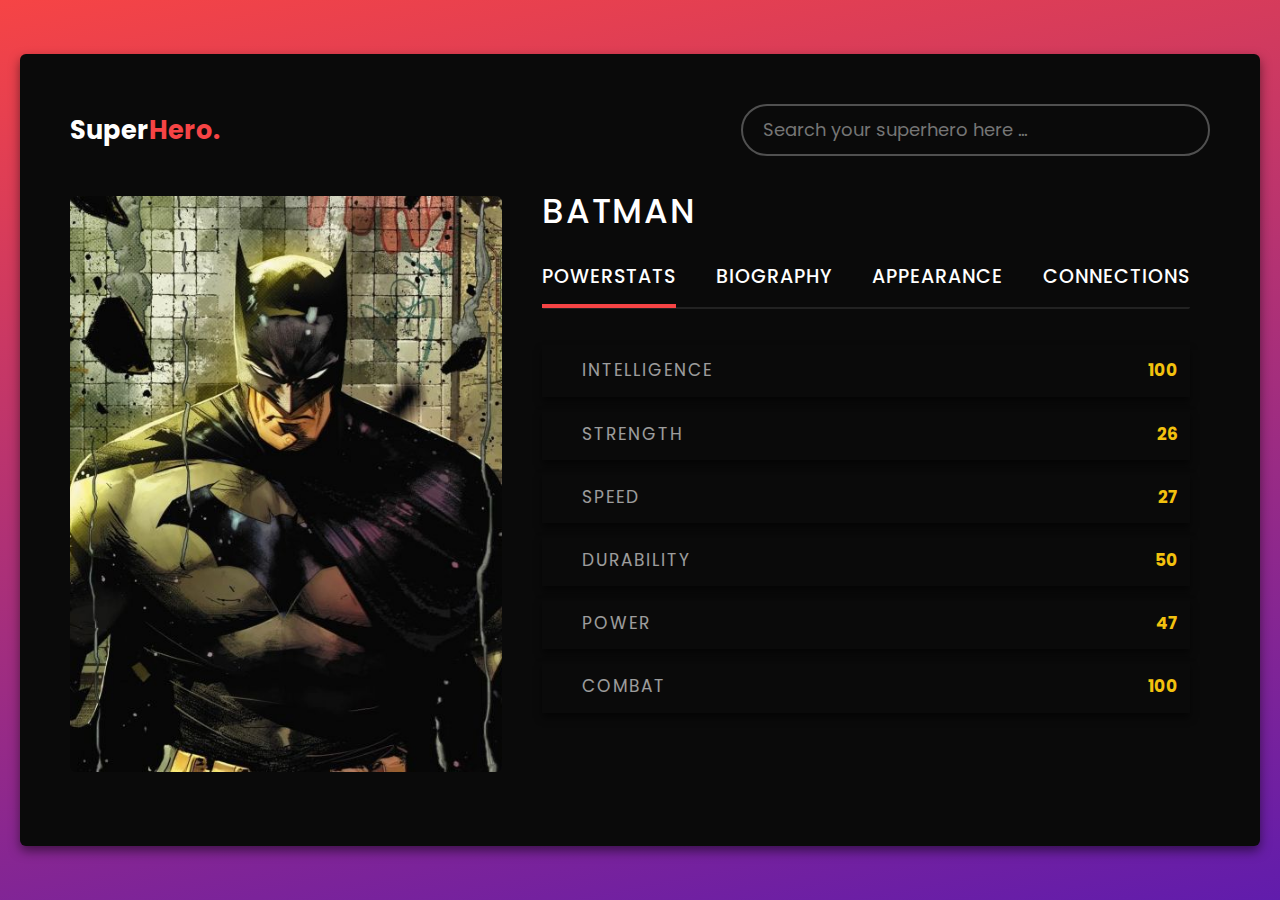
==== index.html @ 6841f931 "entrega" ====
<!DOCTYPE html>
<html lang="en">
<head>
    <meta charset="UTF-8">
    <meta http-equiv="X-UA-Compatible" content="IE=edge">
    <meta name="viewport" content="width=device-width, initial-scale=1.0">
    <title>Find Your SuperHero</title>
    <link rel = "stylesheet" href = "main.css">
    <link rel="stylesheet" href="https://cdnjs.cloudflare.com/ajax/libs/font-awesome/6.1.1/css/all.min.css" integrity="sha512-KfkfwYDsLkIlwQp6LFnl8zNdLGxu9YAA1QvwINks4PhcElQSvqcyVLLD9aMhXd13uQjoXtEKNosOWaZqXgel0g==" crossorigin="anonymous" referrerpolicy="no-referrer" />
</head>
<body>
    
    <div class = "main-wrapper">
        <div class = "app">
            <!-- app header -->
            <div class = "app-header">
                <h2 class = "app-header-title">Super<span>Hero.</span></h2>
                <form class = "app-header-search">
                    <input type = "text" class = "form-control" placeholder="Search your superhero here ..." name = "search">
                    <button type = "submit" class = "search-btn">
                        <i class = "fas fa-search"></i>
                    </button>
                    <div class = "search-list" id = "search-list">
                        <!-- <div class = "search-list-item">
                            <img src = "images/thumbnail-batman.jpg" alt = "">
                            <p>Batman</p>
                        </div> -->
                    </div>
                </form>
            </div>
            <!-- end of app header -->

            <div class = "app-body">
                <div class = "app-body-content">
                    <!-- app body thumbnail -->
                    <div class = "app-body-content-thumbnail">
                        <img src = "images/thumbnail-batman.jpg">
                    </div>
                    <!-- end of app body thumbnail -->
                    
                    <div class = "app-body-content-list">
                        <div class = "name">Batman</div>

                        <!-- tabs head -->
                        <div class = "app-body-tabs-head">
                            <button type = "button" class = "tab-head-single" data-id = "1">
                                <span>powerstats</span>
                            </button>
                            <button type = "button" class = "tab-head-single" data-id = "2">
                                <span>biography</span>
                            </button>
                            <button type = "button" class = "tab-head-single" data-id = "3">
                                <span>appearance</span>
                            </button>
                            <button type = "button" class = "tab-head-single" data-id = "4">
                                <span>connections</span>
                            </button>
                        </div>
                        <!-- end of tabs head -->

                        <!-- tabs body -->
                        <div class = "app-body-tabs-body">
                            <!-- powerstats tab -->
                            <ul class = "tab-body-single powerstats">
                                <li>
                                    <div>
                                        <i class = "fa-solid fa-shield-halved"></i>
                                        <span>intelligence</span>
                                    </div>
                                    <span>100</span>
                                </li>
                                <li>
                                    <div>
                                        <i class = "fa-solid fa-shield-halved"></i>
                                        <span>strength</span>
                                    </div>
                                    <span>26</span>
                                </li>
                                <li>
                                    <div>
                                        <i class = "fa-solid fa-shield-halved"></i>
                                        <span>speed</span>
                                    </div>
                                    <span>27</span>
                                </li>
                                <li>
                                    <div>
                                        <i class = "fa-solid fa-shield-halved"></i>
                                        <span>durability</span>
                                    </div>
                                    <span>50</span>
                                </li>
                                <li>
                                    <div>
                                        <i class = "fa-solid fa-shield-halved"></i>
                                        <span>power</span>
                                    </div>
                                    <span>47</span>
                                </li>
                                <li>
                                    <div>
                                        <i class = "fa-solid fa-shield-halved"></i>
                                        <span>combat</span>
                                    </div>
                                    <span>100</span>
                                </li>
                            </ul>
                            <!-- end of powerstats tab -->

                            <!-- biography tab -->
                            <ul class = "tab-body-single biography">
                                <li>
                                    <span>full name</span>
                                    <span>terry mcginnis</span>
                                </li>
                                <li>
                                    <span>alert-egos</span>
                                    <span>no alter egos found.</span>
                                </li>
                                <li>
                                    <span>aliases</span>
                                    <span>Batman II, The Tomorrow Knight, Batman Beyond</span>
                                </li>
                                <li>
                                    <span>place-of-birth</span>
                                    <span>Gothan City, 25th Century</span>
                                </li>
                                <li>
                                    <span>first-apperance</span>
                                    <span>Batman Beyond #1</span>
                                </li>
                                <li>
                                    <span>publisher</span>
                                    <span>DC Comics</span>
                                </li>
                            </ul>
                            <!-- end of biography tab -->

                            <!-- appearance -->
                            <ul class = "tab-body-single appearance">
                                <li>
                                    <span>
                                        <i class = "fas fa-star"></i> gender
                                    </span>
                                    <span>Male</span>
                                </li>
                                <li>
                                    <span>
                                        <i class = "fas fa-star"></i> race
                                    </span>
                                    <span>human</span>
                                </li>
                                <li>
                                    <span>
                                        <i class = "fas fa-star"></i> height
                                    </span>
                                    <span>5' 10''</span>
                                </li>
                                <li>
                                    <span>
                                        <i class = "fas fa-star"></i> weight
                                    </span>
                                    <span>170 lb</span>
                                </li>
                                <li>
                                    <span>
                                        <i class = "fas fa-star"></i> eye-color
                                    </span>
                                    <span>blue</span>
                                </li>
                                <li>
                                    <span>
                                        <i class = "fas fa-star"></i> hair-color
                                    </span>
                                    <span>black</span>
                                </li>
                            </ul>
                            <!-- end of appearance -->

                            <!-- connections -->
                            <ul class = "tab-body-single connections">
                                <li>
                                    <span>group--affiliation</span>
                                    <span>Batman Family, Justice League Unlimited</span>
                                </li>
                                <li>
                                    <span>relatives</span>
                                    <span>Bruce Wayne (biological father), Warren McGinnis (father, deceased), Mary McGinnis (mother), Matt McGinnis (brother)</span>
                                </li>
                            </ul>
                            <!-- end of connections -->
                        </div>
                        <!-- end of tabs body -->
                    </div>
                </div>
            </div>
        </div>
    </div>
    

    <script src = "app.js"></script>
</body>
</html>
---- main.css ----
@import url('https://fonts.googleapis.com/css2?family=Poppins:ital,wght@0,200;0,300;0,400;0,500;0,600;0,700;0,800;0,900;1,200;1,400;1,500;1,600;1,700;1,800&display=swap');

:root{
    --poppins-font: 'Poppins', sans-serif;
    --dark-color: #0a0a0a;
    --red-color: #f64445;
    --light-color: #fff;
    --grey-color: #505050;
    --yellow-color: #f2c10e;
}
*{
    padding: 0;
    margin: 0;
    -webkit-box-sizing: border-box;
            box-sizing: border-box;
}
html{
    font-size: 10px;
}
body{
    font-size: 1.7rem;
    min-height: 100vh;
    background: var(--red-color);
    background: -o-linear-gradient(281deg, #f64445 0%, #611cac 100%);
    background: linear-gradient(169deg, #f64445 0%, #611cac 100%);
    line-height: 1.6;
    font-family: var(--poppins-font);
    display: -webkit-box;
    display: -ms-flexbox;
    display: flex;
    -webkit-box-align: center;
        -ms-flex-align: center;
            align-items: center;
    -webkit-box-pack: stretch;
        -ms-flex-pack: stretch;
            justify-content: stretch;
}
button, input{
    font-family: inherit;
    font-size: 1.8rem;
    outline: 0;
    border: none;
    background-color: transparent;
}
li{
    list-style-type: none;
}
img{
    width: 100%;
    display: block;
}
.main-wrapper{
    max-width: 1280px;
    width: 100%;
    margin: 0 auto;
}
.app{
    background-color: var(--dark-color);
    margin: 2rem;
    padding: 5rem;
    border-radius: 6px;
    color: #fff;
    -webkit-box-shadow: 0px 5px 11px 0px rgba(0, 0, 0, 0.5);
            box-shadow: 0px 5px 11px 0px rgba(0, 0, 0, 0.5);
}
.app-header{
    display: -webkit-box;
    display: -ms-flexbox;
    display: flex;
    -webkit-box-align: center;
        -ms-flex-align: center;
            align-items: center;
    -webkit-box-pack: justify;
        -ms-flex-pack: justify;
            justify-content: space-between;
}
.app-header-title span{
    color: var(--red-color);
}
.app-header-search{
    border: 2px solid var(--grey-color);
    border-radius: 3rem;
    padding: 1rem 2rem;
    position: relative;
}
.app-header-search .form-control{
    min-width: 420px;
    color: #fff;
}
.app-header-search .search-btn{
    color: var(--grey-color);
    font-size: 2.3rem;
    cursor: pointer;
}

/* search list */
.search-list{
    z-index: 10;
    position: absolute;
    top: calc(100% + 1rem);
    left: 0;
    background-color: var(--light-color);
    width: 100%;
    max-height: 400px;
    overflow-y: scroll;
}
.search-list::-webkit-scrollbar{
    width: 7px;
}
.search-list::-webkit-scrollbar-track{
    -webkit-box-shadow: inset 0 0 6px rgba(0, 0, 0, 0.3);
            box-shadow: inset 0 0 6px rgba(0, 0, 0, 0.3);
}
.search-list::-webkit-scrollbar-thumb{
    background-color: var(--red-color);
    border-radius: 5px;
}
.search-list-item{
    display: -webkit-box;
    display: -ms-flexbox;
    display: flex;
    -webkit-box-align: center;
        -ms-flex-align: center;
            align-items: center;
    background-color: var(--dark-color);
    padding: 0.4rem 0;
}
.search-list-item img{
    width: 50px;
    margin-right: 2rem;
}
.search-list-item p{
    font-weight: 700;
    cursor: pointer;
}

/* app body */
.app-body{
    margin-top: 4rem;
    height: 600px;
    overflow-y: scroll;
}
.app-body::-webkit-scrollbar{
    width: 7px;
}
.app-body::-webkit-scrollbar-track{
    -webkit-box-shadow: inset 0 0 6px rgba(0, 0, 0, 0.3);
            box-shadow: inset 0 0 6px rgba(0, 0, 0, 0.3);
}
.app-body::-webkit-scrollbar-thumb{
    background-color: var(--red-color);
    border-radius: 5px;
}

/* app body tabs heads */
.app-body-tabs-head{
    display: -webkit-box;
    display: -ms-flexbox;
    display: flex;
    -webkit-box-align: center;
        -ms-flex-align: center;
            align-items: center;
    -webkit-box-pack: justify;
        -ms-flex-pack: justify;
            justify-content: space-between;
    border-bottom: 2px solid rgba(255, 255, 255, 0.1);
    border-radius: 2px;
    padding-bottom: 1.6rem;
    margin: 2.4rem 0;
}
.tab-head-single{
    text-transform: uppercase;
    letter-spacing: 1px;
    position: relative;
    font-weight: 500;
    font-size: 1.9rem;
    color: #fff;
    cursor: pointer;
    -webkit-transition: all 300ms ease-in-out;
    -o-transition: all 300ms ease-in-out;
    transition: all 300ms ease-in-out;
}
.tab-head-single:hover{
    opacity: 0.9;
}
.tab-head-single.active-tab::after{
    content: "";
    position: absolute;
    left: 0;
    bottom: -1.7rem;
    width: 100%;
    height: 4px;
    background-color: var(--red-color);
}

/* app body content */
.app-body-content{
    display: grid;
    grid-template-columns: 2fr 3fr;
    -webkit-column-gap: 4rem;
       -moz-column-gap: 4rem;
            column-gap: 4rem;
    margin-right: 2rem;
}
.app-body-content-thumbnail{
    width: 100%;
    border-radius: 6px;
    overflow: hidden;
}
.app-body-content-list .name{
    text-transform: uppercase;
    letter-spacing: 2px;
    font-size: 3.4rem;
    font-weight: 500;
    margin-top: -1.2rem;
}
.app-body-tabs-body{
    margin-top: 3.6rem;
}

/* powerstats */
.powerstats{
    display: none;
}
.powerstats li{
    display: -webkit-box;
    display: -ms-flexbox;
    display: flex;
    -webkit-box-pack: justify;
        -ms-flex-pack: justify;
            justify-content: space-between;
    margin: 1.2rem auto;
    padding: 1.2rem;
    -webkit-box-shadow: 0 5px 7px 0 rgba(0, 0, 0, 0.5);
            box-shadow: 0 5px 7px 0 rgba(0, 0, 0, 0.5);
}
.powerstats li div i{
    color: var(--red-color);
}
.powerstats li div span{
    text-transform: uppercase;
    letter-spacing: 2px;
    border-radius: 7px;
    padding: 0 1.2rem;
    margin: 0 1.6rem;
    opacity: 0.6;
    font-size: 1.7rem;
}
.powerstats li > span{
    color: var(--yellow-color);
    font-weight: 700;
}
/* biography */
.biography{
    display: none;
}
.biography li{
    margin: 3.4rem 0;
}
.biography li span{
    text-transform: capitalize;
    font-weight: 600;
    font-size: 1.9rem;
}
.biography li span:first-child{
    font-weight: 600;
    color: var(--grey-color);
    margin-right: 1rem;
}
.biography li span:last-child{
    font-weight: 300;
}

/* appearance */
.appearance{
    display: none;
}
.appearance li{
    margin: 3.2rem 0;
    display: -webkit-box;
    display: -ms-flexbox;
    display: flex;
    -webkit-box-align: center;
        -ms-flex-align: center;
            align-items: center;
    -webkit-box-pack: justify;
        -ms-flex-pack: justify;
            justify-content: space-between;
}
.appearance li span:first-child i{
    color: var(--yellow-color);
    margin-right: 1.4rem;
}
.appearance li span:first-child{
    text-transform: capitalize;
    font-weight: 600;
    text-transform: uppercase;
    letter-spacing: 2px;
    margin-right: 4rem;
}
.appearance li span:last-child{
    font-weight: 600;
    text-transform: capitalize;
    background-color: var(--red-color);
    border-radius: 2rem;
    padding: 0 1rem;
    text-align: right;
}

/* connections */
.connections{
    display: none;
}
.connections li span:first-child{
    display: block;
    text-transform: uppercase;
    font-weight: 600;
    color: var(--grey-color);
    margin: 1.6rem 0 1.6rem 4rem;
    position: relative;
    font-weight: 700;
    font-size: 2rem;
    letter-spacing: 2px;
    margin-top: 3.6rem;
}
.connections li span:first-child::before{
    content: "";
    position: absolute;
    top: 50%;
    -webkit-transform: translateY(-50%);
        -ms-transform: translateY(-50%);
            transform: translateY(-50%);
    left: -40px;
    height: 3px;
    width: 30px;
    background-color: var(--yellow-color);
}
.connections li span:last-child{
    letter-spacing: 1px;
    line-height: 1.9;
}

@media screen and (max-width: 1200px){
    .app-body-content{
        grid-template-columns: 1fr 3fr;
        -webkit-box-align: center;
            -ms-flex-align: center;
                align-items: center;
    }
    .tab-head-single{
        margin: 1.5rem 0;
    }
}

@media screen and (max-width: 1000px){
    .app-body-content-list .name{
        text-align: center;
        margin-top: 1.8rem;
    }
    .app-body-content{
        grid-template-columns: 1fr;
        row-gap: 4rem;
        max-width: 680px;
        margin-right: auto;
        margin-left: auto;
    }
    .app-body-content-thumbnail{
        max-width: 400px;
        margin: 0 auto;
    }
}

@media screen and (max-width: 992px){
    .app-header{
        -webkit-box-orient: vertical;
        -webkit-box-direction: normal;
            -ms-flex-direction: column;
                flex-direction: column;
    }
    .app-header-search{
        margin-top: 2.8rem;
    }
}

@media screen and (max-width: 768px){
    .app-body-tabs-head{
        -webkit-box-orient: vertical;
        -webkit-box-direction: normal;
            -ms-flex-direction: column;
                flex-direction: column;
    }
    .app-header-search{
        display: -webkit-box;
        display: -ms-flexbox;
        display: flex;
    }
    .app-header-search .form-control{
        min-width: auto;
        color: #fff;
    }
    .app-header-search .search-btn{
        padding-left: 2rem;
    }
    .app-body-tabs-body{
        margin-right: 3rem;
    }
}

/* show-tab */
.show-tab{
    display: block;
}
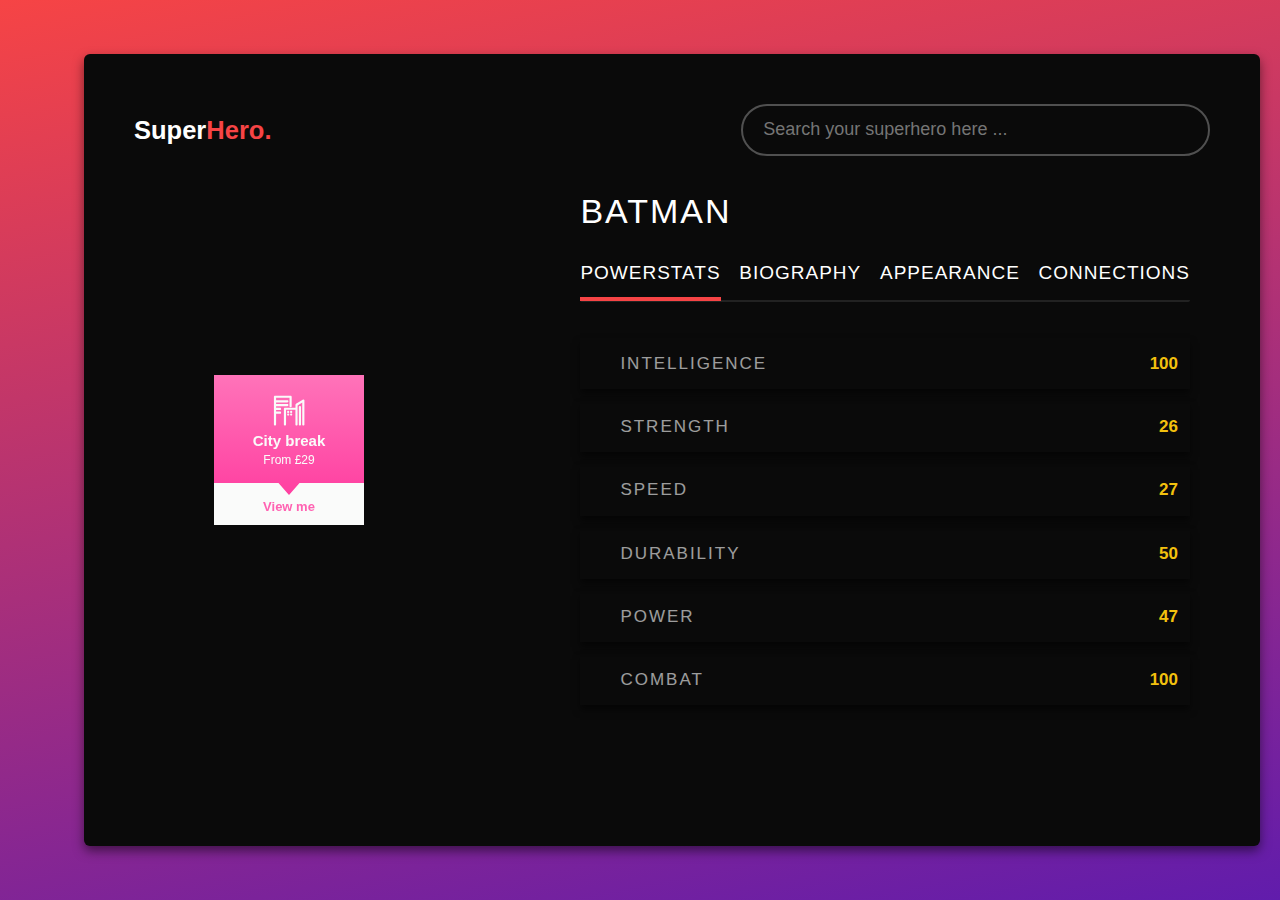
==== commit b4f293ed: "projeto em andamento" ====
--- a/index.html
+++ b/index.html
@@ -4,12 +4,84 @@
     <meta charset="UTF-8">
     <meta http-equiv="X-UA-Compatible" content="IE=edge">
     <meta name="viewport" content="width=device-width, initial-scale=1.0">
-    <title>Find Your SuperHero</title>
-    <link rel = "stylesheet" href = "main.css">
+    <title>WebSite | API</title>
+    <link rel = "stylesheet" href = "css/main.css">
     <link rel="stylesheet" href="https://cdnjs.cloudflare.com/ajax/libs/font-awesome/6.1.1/css/all.min.css" integrity="sha512-KfkfwYDsLkIlwQp6LFnl8zNdLGxu9YAA1QvwINks4PhcElQSvqcyVLLD9aMhXd13uQjoXtEKNosOWaZqXgel0g==" crossorigin="anonymous" referrerpolicy="no-referrer" />
 </head>
 <body>
+
+    <!-- Card: City -->
+    <section class="card-section">
+        <div class="card">
+            <div class="flip-card">
+                <div class="flip-card__container">
+                    <div class="card-front">
+                        <div class="card-front__tp card-front__tp--city">
+                            <svg version="1.1" id="Layer_1" xmlns="http://www.w3.org/2000/svg" xmlns:xlink="http://www.w3.org/1999/xlink" x="0px" y="0px"
+                            viewBox="0 0 60 60" style="enable-background:new 0 0 60 60;" xml:space="preserve" class="card-front__icon">
+                       <g>
+                           <path d="M49.7,22c-1.1,0-2,0.9-2,2v32.2c0,1.1,0.9,2,2,2s2-0.9,2-2V24C51.7,22.9,50.8,22,49.7,22z"/>
+                           <path d="M13,29.5c1.1,0,2-0.9,2-2s-0.9-2-2-2H5.7v-3h20.8c1.1,0,2-0.9,2-2s-0.9-2-2-2H5.7v-3h20.8c1.1,0,2-0.9,2-2s-0.9-2-2-2H5.7
+                               V7.1h24.8v15.3c0,1.1,0.9,2,2,2s2-0.9,2-2V5.1c0-1.1-0.9-2-2-2H3.7c-1.1,0-2,0.9-2,2v51c0,1.1,0.9,2,2,2s2-0.9,2-2V36.5H13
+                               c1.1,0,2-0.9,2-2s-0.9-2-2-2H5.7v-3H13z"/>
+                           <path d="M58,11.9c0-0.1,0-0.1,0-0.2c0-0.1,0-0.1-0.1-0.2c0-0.1,0-0.1-0.1-0.2c0-0.1-0.1-0.1-0.1-0.2c0,0,0-0.1-0.1-0.1c0,0,0,0,0,0
+                               c0-0.1-0.1-0.1-0.1-0.2c0,0-0.1-0.1-0.1-0.1c0,0-0.1-0.1-0.1-0.1c-0.1,0-0.1-0.1-0.2-0.1c0,0-0.1-0.1-0.2-0.1
+                               c-0.1,0-0.1-0.1-0.2-0.1c-0.1,0-0.1,0-0.2-0.1c-0.1,0-0.1,0-0.2-0.1c0,0-0.1,0-0.1,0c-0.1,0-0.2,0-0.2,0c0,0,0,0,0,0
+                               c0,0-0.1,0-0.1,0c-0.1,0-0.2,0-0.2,0c-0.1,0-0.1,0-0.2,0c-0.1,0-0.1,0-0.2,0.1c-0.1,0-0.1,0.1-0.2,0.1c0,0-0.1,0-0.1,0.1l-12.6,7.8
+                               c0,0,0,0,0,0c-0.1,0-0.1,0.1-0.2,0.1c0,0-0.1,0.1-0.1,0.1c0,0-0.1,0.1-0.1,0.1c0,0-0.1,0.1-0.1,0.2c0,0.1-0.1,0.1-0.1,0.2
+                               c0,0.1-0.1,0.1-0.1,0.2c0,0.1,0,0.1-0.1,0.2c0,0.1,0,0.1-0.1,0.2c0,0.1,0,0.1,0,0.2c0,0.1,0,0.1,0,0.2c0,0,0,0,0,0v5.4H22.1
+                               c-1.1,0-2,0.9-2,2v28.9c0,1.1,0.9,2,2,2s2-0.9,2-2V29.3h17.3v26.9c0,1.1,0.9,2,2,2s2-0.9,2-2V21l8.6-5.3v40.5c0,1.1,0.9,2,2,2
+                               s2-0.9,2-2V12.1C58,12,58,12,58,11.9z"/>
+                           <path d="M28,31L28,31c-1.1,0-2,0.9-2,2s0.9,2,2,2s2-0.9,2-2S29.1,31,28,31z"/>
+                           <path d="M33.5,31L33.5,31c-1.1,0-2,0.9-2,2s0.9,2,2,2c1.1,0,2-0.9,2-2S34.6,31,33.5,31z"/>
+                           <path d="M28,36L28,36c-1.1,0-2,0.9-2,2s0.9,2,2,2s2-0.9,2-2S29.1,36,28,36z"/>
+                           <path d="M33.5,36L33.5,36c-1.1,0-2,0.9-2,2s0.9,2,2,2c1.1,0,2-0.9,2-2S34.6,36,33.5,36z"/>
+                       </g>
+                       </svg>
+
+                       <h2 class="card-front__heading">
+                        City break
+                    </h2>
+                    <p class="card-front__text-price">
+                        From £29
+                    </p>
+                        </div>
+
+                        <div class="card-front__bt">
+                            <p class="card-front__text-view card-front__text-view--city">
+                                View me
+                            </p>
+                        </div>
+                    </div>
+                    <div class="card-back">
+                        <video class="video__container" autoplay muted loop>
+                            <source class="video__media" src="https://player.vimeo.com/external/370331493.sd.mp4?s=e90dcaba73c19e0e36f03406b47bbd6992dd6c1c&profile_id=139&oauth2_token_id=57447761" type="video/mp4">
+                        </video>
+                    </div>
+                </div>
+            </div>
+
+            <div class="inside-page">
+                <div class="inside-page__container">
+                    <h3 class="inside-page__heading inside-page__heading--city">
+                        For urban lovers
+                    </h3>
+                    <p class="inside-page__text">
+                       As cities never sleep!
+                    </p>
+                    <a href="#" class="inside-page__btn inside-page__btn--city">View deals</a>
+                </div>
+            </div>
+        </div>
+    </section>
+
     
+
+
+
+    <!-- <div class="button">
+        <button id="myButton">Click me!</button>
+    </div> -->
     <div class = "main-wrapper">
         <div class = "app">
             <!-- app header -->
@@ -34,7 +106,7 @@
                 <div class = "app-body-content">
                     <!-- app body thumbnail -->
                     <div class = "app-body-content-thumbnail">
-                        <img src = "images/thumbnail-batman.jpg">
+                      <!--  <img src = "images/thumbnail-batman.jpg">  -->
                     </div>
                     <!-- end of app body thumbnail -->
                     
@@ -198,6 +270,7 @@
     </div>
     
 
-    <script src = "app.js"></script>
+    <script src = "js/app.js"></script>
+    <script src="js/function-btn.js"></script>
 </body>
 </html>--- a/css/main.css
+++ b/css/main.css
@@ -0,0 +1,741 @@
+@import url('https://fonts.googleapis.com/css2?family=Poppins:ital,wght@0,200;0,300;0,400;0,500;0,600;0,700;0,800;0,900;1,200;1,400;1,500;1,600;1,700;1,800&display=swap');
+
+:root{
+    --poppins-font: 'Poppins', sans-serif;
+    --dark-color: #0a0a0a;
+    --red-color: #f64445;
+    --light-color: #fff;
+    --grey-color: #505050;
+    --yellow-color: #f2c10e;
+}
+*{
+    padding: 0;
+    margin: 0;
+    -webkit-box-sizing: border-box;
+            box-sizing: border-box;
+}
+html{
+    font-size: 10px;
+}
+body{
+    font-size: 1.7rem;
+    min-height: 100vh;
+    background: var(--red-color);
+    background: -o-linear-gradient(281deg, #f64445 0%, #611cac 100%);
+    background: linear-gradient(169deg, #f64445 0%, #611cac 100%);
+    line-height: 1.6;
+    font-family: var(--poppins-font);
+    display: -webkit-box;
+    display: -ms-flexbox;
+    display: flex;
+    -webkit-box-align: center;
+        -ms-flex-align: center;
+            align-items: center;
+    -webkit-box-pack: stretch;
+        -ms-flex-pack: stretch;
+            justify-content: stretch;
+}
+button, input{
+    font-family: inherit;
+    font-size: 1.8rem;
+    outline: 0;
+    border: none;
+    background-color: transparent;
+}
+li{
+    list-style-type: none;
+}
+img{
+    width: 100%;
+    display: block;
+}
+.main-wrapper{
+    max-width: 1280px;
+    width: 100%;
+    margin: 0 auto;
+}
+.app{
+    background-color: var(--dark-color);
+    margin: 2rem;
+    padding: 5rem;
+    border-radius: 6px;
+    color: #fff;
+    -webkit-box-shadow: 0px 5px 11px 0px rgba(0, 0, 0, 0.5);
+            box-shadow: 0px 5px 11px 0px rgba(0, 0, 0, 0.5);
+}
+.app-header{
+    display: -webkit-box;
+    display: -ms-flexbox;
+    display: flex;
+    -webkit-box-align: center;
+        -ms-flex-align: center;
+            align-items: center;
+    -webkit-box-pack: justify;
+        -ms-flex-pack: justify;
+            justify-content: space-between;
+}
+.app-header-title span{
+    color: var(--red-color);
+}
+.app-header-search{
+    border: 2px solid var(--grey-color);
+    border-radius: 3rem;
+    padding: 1rem 2rem;
+    position: relative;
+}
+.app-header-search .form-control{
+    min-width: 420px;
+    color: #fff;
+}
+.app-header-search .search-btn{
+    color: var(--grey-color);
+    font-size: 2.3rem;
+    cursor: pointer;
+}
+
+/* search list */
+.search-list{
+    z-index: 10;
+    position: absolute;
+    top: calc(100% + 1rem);
+    left: 0;
+    background-color: var(--light-color);
+    width: 100%;
+    max-height: 400px;
+    overflow-y: scroll;
+}
+.search-list::-webkit-scrollbar{
+    width: 7px;
+}
+.search-list::-webkit-scrollbar-track{
+    -webkit-box-shadow: inset 0 0 6px rgba(0, 0, 0, 0.3);
+            box-shadow: inset 0 0 6px rgba(0, 0, 0, 0.3);
+}
+.search-list::-webkit-scrollbar-thumb{
+    background-color: var(--red-color);
+    border-radius: 5px;
+}
+.search-list-item{
+    display: -webkit-box;
+    display: -ms-flexbox;
+    display: flex;
+    -webkit-box-align: center;
+        -ms-flex-align: center;
+            align-items: center;
+    background-color: var(--dark-color);
+    padding: 0.4rem 0;
+}
+.search-list-item img{
+    width: 50px;
+    margin-right: 2rem;
+}
+.search-list-item p{
+    font-weight: 700;
+    cursor: pointer;
+}
+
+/* app body */
+.app-body{
+    margin-top: 4rem;
+    height: 600px;
+    overflow-y: scroll;
+}
+.app-body::-webkit-scrollbar{
+    width: 7px;
+}
+.app-body::-webkit-scrollbar-track{
+    -webkit-box-shadow: inset 0 0 6px rgba(0, 0, 0, 0.3);
+            box-shadow: inset 0 0 6px rgba(0, 0, 0, 0.3);
+}
+.app-body::-webkit-scrollbar-thumb{
+    background-color: var(--red-color);
+    border-radius: 5px;
+}
+
+/* app body tabs heads */
+.app-body-tabs-head{
+    display: -webkit-box;
+    display: -ms-flexbox;
+    display: flex;
+    -webkit-box-align: center;
+        -ms-flex-align: center;
+            align-items: center;
+    -webkit-box-pack: justify;
+        -ms-flex-pack: justify;
+            justify-content: space-between;
+    border-bottom: 2px solid rgba(255, 255, 255, 0.1);
+    border-radius: 2px;
+    padding-bottom: 1.6rem;
+    margin: 2.4rem 0;
+}
+.tab-head-single{
+    text-transform: uppercase;
+    letter-spacing: 1px;
+    position: relative;
+    font-weight: 500;
+    font-size: 1.9rem;
+    color: #fff;
+    cursor: pointer;
+    -webkit-transition: all 300ms ease-in-out;
+    -o-transition: all 300ms ease-in-out;
+    transition: all 300ms ease-in-out;
+}
+.tab-head-single:hover{
+    opacity: 0.9;
+}
+.tab-head-single.active-tab::after{
+    content: "";
+    position: absolute;
+    left: 0;
+    bottom: -1.7rem;
+    width: 100%;
+    height: 4px;
+    background-color: var(--red-color);
+}
+
+/* app body content */
+.app-body-content{
+    display: grid;
+    grid-template-columns: 2fr 3fr;
+    -webkit-column-gap: 4rem;
+       -moz-column-gap: 4rem;
+            column-gap: 4rem;
+    margin-right: 2rem;
+}
+.app-body-content-thumbnail{
+    width: 100%;
+    border-radius: 6px;
+    overflow: hidden;
+}
+.app-body-content-list .name{
+    text-transform: uppercase;
+    letter-spacing: 2px;
+    font-size: 3.4rem;
+    font-weight: 500;
+    margin-top: -1.2rem;
+}
+.app-body-tabs-body{
+    margin-top: 3.6rem;
+}
+
+/* powerstats */
+.powerstats{
+    display: none;
+}
+.powerstats li{
+    display: -webkit-box;
+    display: -ms-flexbox;
+    display: flex;
+    -webkit-box-pack: justify;
+        -ms-flex-pack: justify;
+            justify-content: space-between;
+    margin: 1.2rem auto;
+    padding: 1.2rem;
+    -webkit-box-shadow: 0 5px 7px 0 rgba(0, 0, 0, 0.5);
+            box-shadow: 0 5px 7px 0 rgba(0, 0, 0, 0.5);
+}
+.powerstats li div i{
+    color: var(--red-color);
+}
+.powerstats li div span{
+    text-transform: uppercase;
+    letter-spacing: 2px;
+    border-radius: 7px;
+    padding: 0 1.2rem;
+    margin: 0 1.6rem;
+    opacity: 0.6;
+    font-size: 1.7rem;
+}
+.powerstats li > span{
+    color: var(--yellow-color);
+    font-weight: 700;
+}
+/* biography */
+.biography{
+    display: none;
+}
+.biography li{
+    margin: 3.4rem 0;
+}
+.biography li span{
+    text-transform: capitalize;
+    font-weight: 600;
+    font-size: 1.9rem;
+}
+.biography li span:first-child{
+    font-weight: 600;
+    color: var(--grey-color);
+    margin-right: 1rem;
+}
+.biography li span:last-child{
+    font-weight: 300;
+}
+
+/* appearance */
+.appearance{
+    display: none;
+}
+.appearance li{
+    margin: 3.2rem 0;
+    display: -webkit-box;
+    display: -ms-flexbox;
+    display: flex;
+    -webkit-box-align: center;
+        -ms-flex-align: center;
+            align-items: center;
+    -webkit-box-pack: justify;
+        -ms-flex-pack: justify;
+            justify-content: space-between;
+}
+.appearance li span:first-child i{
+    color: var(--yellow-color);
+    margin-right: 1.4rem;
+}
+.appearance li span:first-child{
+    text-transform: capitalize;
+    font-weight: 600;
+    text-transform: uppercase;
+    letter-spacing: 2px;
+    margin-right: 4rem;
+}
+.appearance li span:last-child{
+    font-weight: 600;
+    text-transform: capitalize;
+    background-color: var(--red-color);
+    border-radius: 2rem;
+    padding: 0 1rem;
+    text-align: right;
+}
+
+/* connections */
+.connections{
+    display: none;
+}
+.connections li span:first-child{
+    display: block;
+    text-transform: uppercase;
+    font-weight: 600;
+    color: var(--grey-color);
+    margin: 1.6rem 0 1.6rem 4rem;
+    position: relative;
+    font-weight: 700;
+    font-size: 2rem;
+    letter-spacing: 2px;
+    margin-top: 3.6rem;
+}
+.connections li span:first-child::before{
+    content: "";
+    position: absolute;
+    top: 50%;
+    -webkit-transform: translateY(-50%);
+        -ms-transform: translateY(-50%);
+            transform: translateY(-50%);
+    left: -40px;
+    height: 3px;
+    width: 30px;
+    background-color: var(--yellow-color);
+}
+.connections li span:last-child{
+    letter-spacing: 1px;
+    line-height: 1.9;
+}
+/* CSS reset */
+*,
+*::after,
+*::before {
+  box-sizing: inherit;
+  margin: 0;
+  padding: 0;
+}
+
+html { font-size: 62.5%; }
+
+body {
+  box-sizing: border-box;
+  font-family: 'Open Sans', sans-serif;
+  position: relative;
+}
+
+/* Typography =======================*/
+
+/* Headings */
+
+/* Main heading for card's front cover */
+.card-front__heading {
+  font-size: 1.5rem;
+  margin-top: .25rem;
+}
+
+/* Main heading for inside page */
+.inside-page__heading { 
+  padding-bottom: 1rem; 
+  width: 100%;
+}
+
+/* Mixed */
+
+/* For both inside page's main heading and 'view me' text on card front cover */
+.inside-page__heading,
+.card-front__text-view {
+  font-size: 1.3rem;
+  font-weight: 800;
+  margin-top: .2rem;
+}
+
+.inside-page__heading--city,
+.card-front__text-view--city { color: #ff62b2; }
+
+.inside-page__heading--ski,
+.card-front__text-view--ski { color: #2aaac1; }
+
+.inside-page__heading--beach,
+.card-front__text-view--beach { color: #fa7f67; }
+
+.inside-page__heading--camping,
+.card-front__text-view--camping { color: #00b97c; }
+
+/* Front cover */
+
+.card-front__tp { color: #fafbfa; }
+
+/* For pricing text on card front cover */
+.card-front__text-price {
+  font-size: 1.2rem;
+  margin-top: -.2rem;
+}
+
+/* Back cover */
+
+/* For inside page's body text */
+.inside-page__text {
+  color: #333;
+}
+
+/* Icons ===========================================*/
+
+.card-front__icon {
+  fill: #fafbfa;
+  font-size: 3vw;
+  height: 3.25rem;
+  margin-top: -.5rem;
+  width: 3.25rem;
+}
+
+/* Buttons =================================================*/
+
+.inside-page__btn {
+  background-color: transparent;
+  border: 3px solid;
+  border-radius: .5rem;
+  font-size: 1.2rem;
+  font-weight: 600;
+  margin-top: 2rem;
+  overflow: hidden;
+  padding: .7rem .75rem;
+  position: relative;
+  text-decoration: none;
+  transition: all .3s ease;
+  width: 90%;
+  z-index: 10;
+}
+
+.inside-page__btn::before { 
+  content: "";
+  height: 100%;
+  left: 0;
+  position: absolute;
+  top: 0;
+  transform: scaleY(0);
+  transition: all .3s ease;
+  width: 100%;
+  z-index: -1;
+}
+
+.inside-page__btn--city { 
+  border-color: #ff40a1;
+  color: #ff40a1;
+}
+
+.inside-page__btn--city::before { 
+  background-color: #ff40a1;
+}
+
+.inside-page__btn--ski { 
+  border-color: #279eb2;
+  color: #279eb2;
+}
+
+
+/* Layout Structure=========================================*/
+
+.main {
+  background: linear-gradient(
+    to bottom right,
+    #eee8dd,
+    #e3d9c6
+  );
+  display: flex;
+  flex-direction: column;
+  justify-content: center;
+  height: 100vh;
+  width: 100%;
+}
+
+/* Container to hold all cards in one place */
+.card-area {
+  align-items: center;
+  display: flex;
+  flex-wrap: nowrap;
+  height: 100%;
+  justify-content: space-evenly;
+  padding: 1rem;
+}
+
+/* Card ============================================*/
+
+/* Area to hold an individual card */
+.card-section {
+  align-items: center;
+  display: flex;
+  height: 100%;
+  justify-content: center;
+  width: 5%;
+  transform: translate(300px, 0px);
+}
+
+/* A container to hold the flip card and the inside page */
+.card {
+  background-color: rgba(0,0,0, .05);
+  box-shadow: -.1rem 1.7rem 6.6rem -3.2rem rgba(0,0,0,0.5);
+  height: 15rem;
+  position: relative;
+  transition: all 1s ease;
+  width: 15rem;
+}
+
+/* Flip card - covering both the front and inside front page */
+
+/* An outer container to hold the flip card. This excludes the inside page */
+.flip-card {
+  height: 15rem;
+  perspective: 100rem;
+  position: absolute;
+  right: 0;
+  transition: all 1s ease;
+  visibility: hidden;
+  width: 15rem;
+  z-index: 100;
+}
+
+/* The outer container's visibility is set to hidden. This is to make everything within the container NOT set to hidden  */
+/* This is done so content in the inside page can be selected */
+.flip-card > * {
+  visibility: visible;
+}
+
+/* An inner container to hold the flip card. This excludes the inside page */
+.flip-card__container {
+  height: 100%;
+  position: absolute;
+  right: 0;
+  transform-origin: left;
+  transform-style: preserve-3d;
+  transition: all 1s ease;
+  width: 100%;
+}
+
+.card-front,
+.card-back {
+  backface-visibility: hidden;
+  height: 100%;
+  left: 0;
+  position: absolute;
+  top: 0;
+  width: 100%;
+}
+
+/* Styling for the front side of the flip card */
+
+/* container for the front side */
+.card-front {
+  background-color: #fafbfa;
+  height: 15rem;
+  width: 15rem;
+}
+
+/* Front side's top section */
+.card-front__tp {
+  align-items: center;
+  clip-path: polygon(0 0, 100% 0, 100% 90%, 57% 90%, 50% 100%, 43% 90%, 0 90%);
+  display: flex;
+  flex-direction: column;
+  height: 12rem;
+  justify-content: center;
+  padding: .75rem;
+}
+
+.card-front__tp--city {
+  background: linear-gradient(
+    to bottom,
+    #ff73b9,
+    #ff40a1
+  );
+}
+
+.card-front__tp--ski {
+  background: linear-gradient(
+    to bottom,
+    #47c2d7,
+    #279eb2
+  );
+}
+
+.card-front__tp--beach {
+  background: linear-gradient(
+    to bottom,
+    #fb9b88,
+    #f86647
+  );
+}
+
+.card-front__tp--camping {
+  background: linear-gradient(
+    to bottom,
+    #00db93,
+    #00b97d
+  );
+}
+
+/* Front card's bottom section */
+.card-front__bt {
+  align-items: center;
+  display: flex;
+  justify-content: center;
+}
+
+/* Styling for the back side of the flip card */
+
+.card-back {
+  background-color: #fafbfa;
+  transform: rotateY(180deg);
+}
+
+/* Specifically targeting the <video> element */
+.video__container {
+  clip-path: polygon(0% 0%, 100% 0%, 90% 50%, 100% 100%, 0% 100%);
+  height: auto;
+  min-height: 100%;
+  object-fit: cover;
+  width: 100%;
+}
+
+/* Inside page */
+
+.inside-page {
+  background-color: #fafbfa;
+  box-shadow: inset 20rem 0px 5rem -2.5rem rgba(0,0,0,0.25);
+  height: 100%;
+  padding: 1rem;
+  position: absolute;
+  right: 0;
+  transition: all 1s ease;
+  width: 15rem;
+  z-index: 1;
+}
+
+.inside-page__container {
+  align-items: center;
+  display: flex;
+  flex-direction: column;
+  height: 100%;
+  text-align: center; 
+  width: 100%;
+}
+
+
+
+.card:hover {
+  box-shadow:
+  -.1rem 1.7rem 6.6rem -3.2rem rgba(0,0,0,0.75);
+  width: 30rem;
+}
+
+.card:hover .flip-card__container {
+  transform: rotateY(-180deg);
+}
+
+.card:hover .inside-page {
+  box-shadow: inset 1rem 0px 5rem -2.5rem rgba(0,0,0,0.1);
+}
+
+
+@media screen and (max-width: 1200px){
+    .app-body-content{
+        grid-template-columns: 1fr 3fr;
+        -webkit-box-align: center;
+            -ms-flex-align: center;
+                align-items: center;
+    }
+    .tab-head-single{
+        margin: 1.5rem 0;
+    }
+}
+
+@media screen and (max-width: 1000px){
+    .app-body-content-list .name{
+        text-align: center;
+        margin-top: 1.8rem;
+    }
+    .app-body-content{
+        grid-template-columns: 1fr;
+        row-gap: 4rem;
+        max-width: 680px;
+        margin-right: auto;
+        margin-left: auto;
+    }
+    .app-body-content-thumbnail{
+        max-width: 400px;
+        margin: 0 auto;
+    }
+}
+
+@media screen and (max-width: 992px){
+    .app-header{
+        -webkit-box-orient: vertical;
+        -webkit-box-direction: normal;
+            -ms-flex-direction: column;
+                flex-direction: column;
+    }
+    .app-header-search{
+        margin-top: 2.8rem;
+    }
+}
+
+@media screen and (max-width: 768px){
+    .app-body-tabs-head{
+        -webkit-box-orient: vertical;
+        -webkit-box-direction: normal;
+            -ms-flex-direction: column;
+                flex-direction: column;
+    }
+    .app-header-search{
+        display: -webkit-box;
+        display: -ms-flexbox;
+        display: flex;
+    }
+    .app-header-search .form-control{
+        min-width: auto;
+        color: #fff;
+    }
+    .app-header-search .search-btn{
+        padding-left: 2rem;
+    }
+    .app-body-tabs-body{
+        margin-right: 3rem;
+    }
+}
+
+/* show-tab */
+.show-tab{
+    display: block;
+}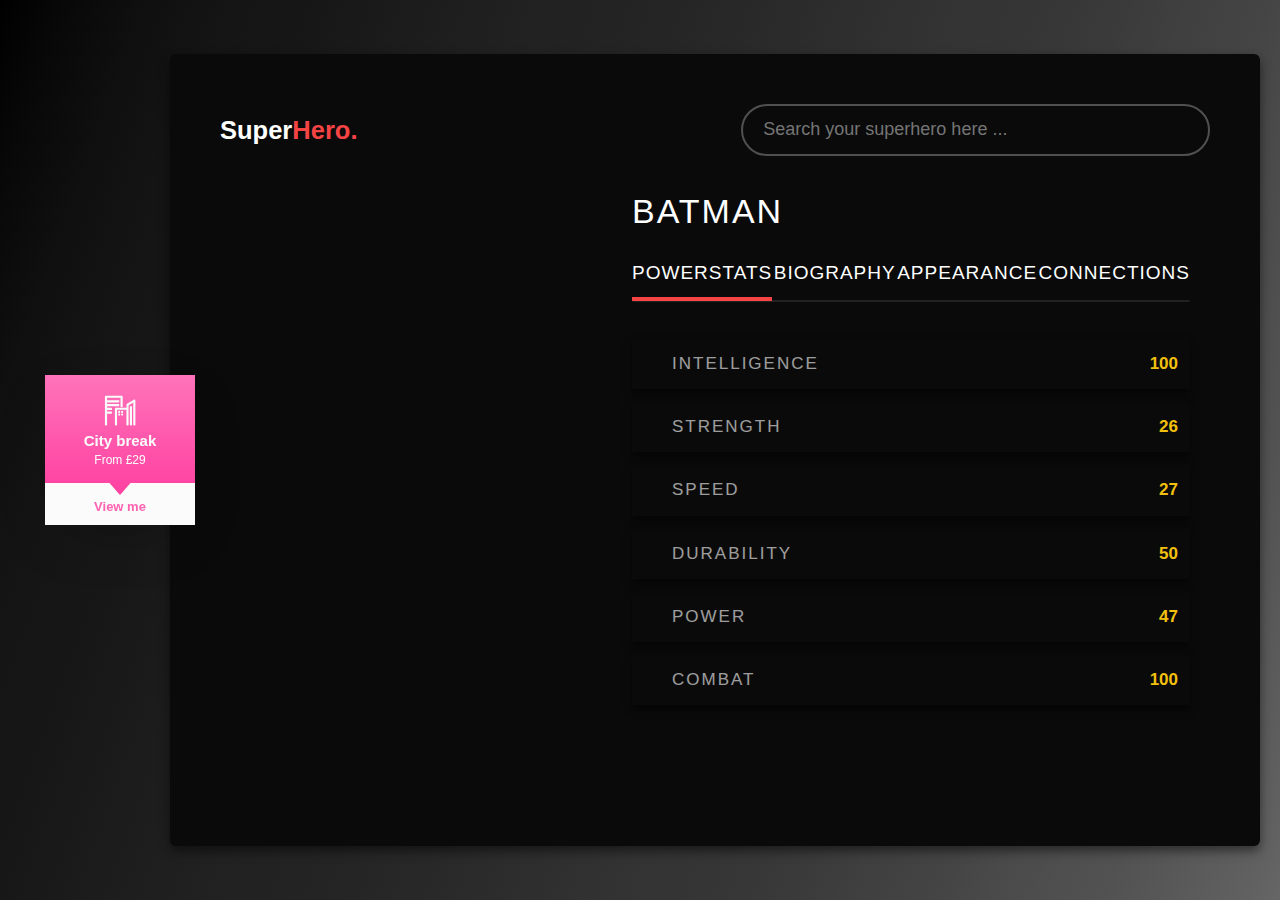
==== commit e665394a: "projeto em andamento" ====
--- a/index.html
+++ b/index.html
@@ -1,13 +1,16 @@
 <!DOCTYPE html>
 <html lang="en">
+
 <head>
     <meta charset="UTF-8">
     <meta http-equiv="X-UA-Compatible" content="IE=edge">
     <meta name="viewport" content="width=device-width, initial-scale=1.0">
     <title>WebSite | API</title>
-    <link rel = "stylesheet" href = "css/main.css">
-    <link rel="stylesheet" href="https://cdnjs.cloudflare.com/ajax/libs/font-awesome/6.1.1/css/all.min.css" integrity="sha512-KfkfwYDsLkIlwQp6LFnl8zNdLGxu9YAA1QvwINks4PhcElQSvqcyVLLD9aMhXd13uQjoXtEKNosOWaZqXgel0g==" crossorigin="anonymous" referrerpolicy="no-referrer" />
+    <link rel="stylesheet" href="css/main.css">
+    <link rel="stylesheet" href="https://cdnjs.cloudflare.com/ajax/libs/font-awesome/6.1.1/css/all.min.css" integrity="sha512-KfkfwYDsLkIlwQp6LFnl8zNdLGxu9YAA1QvwINks4PhcElQSvqcyVLLD9aMhXd13uQjoXtEKNosOWaZqXgel0g==" crossorigin="anonymous" referrerpolicy="no-referrer"
+    />
 </head>
+
 <body>
 
     <!-- Card: City -->
@@ -17,8 +20,7 @@
                 <div class="flip-card__container">
                     <div class="card-front">
                         <div class="card-front__tp card-front__tp--city">
-                            <svg version="1.1" id="Layer_1" xmlns="http://www.w3.org/2000/svg" xmlns:xlink="http://www.w3.org/1999/xlink" x="0px" y="0px"
-                            viewBox="0 0 60 60" style="enable-background:new 0 0 60 60;" xml:space="preserve" class="card-front__icon">
+                            <svg version="1.1" id="Layer_1" xmlns="http://www.w3.org/2000/svg" xmlns:xlink="http://www.w3.org/1999/xlink" x="0px" y="0px" viewBox="0 0 60 60" style="enable-background:new 0 0 60 60;" xml:space="preserve" class="card-front__icon">
                        <g>
                            <path d="M49.7,22c-1.1,0-2,0.9-2,2v32.2c0,1.1,0.9,2,2,2s2-0.9,2-2V24C51.7,22.9,50.8,22,49.7,22z"/>
                            <path d="M13,29.5c1.1,0,2-0.9,2-2s-0.9-2-2-2H5.7v-3h20.8c1.1,0,2-0.9,2-2s-0.9-2-2-2H5.7v-3h20.8c1.1,0,2-0.9,2-2s-0.9-2-2-2H5.7
@@ -39,12 +41,12 @@
                        </g>
                        </svg>
 
-                       <h2 class="card-front__heading">
-                        City break
-                    </h2>
-                    <p class="card-front__text-price">
-                        From £29
-                    </p>
+                            <h2 class="card-front__heading">
+                                City break
+                            </h2>
+                            <p class="card-front__text-price">
+                                From £29
+                            </p>
                         </div>
 
                         <div class="card-front__bt">
@@ -67,32 +69,32 @@
                         For urban lovers
                     </h3>
                     <p class="inside-page__text">
-                       As cities never sleep!
+                        As cities never sleep!
                     </p>
-                    <a href="#" class="inside-page__btn inside-page__btn--city">View deals</a>
+
+                    <div class="button">
+                        <button id="myButton">Click me!</button>
+                    </div>
                 </div>
             </div>
         </div>
     </section>
 
-    
-
-
-
-    <!-- <div class="button">
-        <button id="myButton">Click me!</button>
-    </div> -->
-    <div class = "main-wrapper">
-        <div class = "app">
+
+
+
+
+    <div class="main-wrapper">
+        <div class="app">
             <!-- app header -->
-            <div class = "app-header">
-                <h2 class = "app-header-title">Super<span>Hero.</span></h2>
-                <form class = "app-header-search">
-                    <input type = "text" class = "form-control" placeholder="Search your superhero here ..." name = "search">
-                    <button type = "submit" class = "search-btn">
+            <div class="app-header">
+                <h2 class="app-header-title">Super<span>Hero.</span></h2>
+                <form class="app-header-search">
+                    <input type="text" class="form-control" placeholder="Search your superhero here ..." name="search">
+                    <button type="submit" class="search-btn">
                         <i class = "fas fa-search"></i>
                     </button>
-                    <div class = "search-list" id = "search-list">
+                    <div class="search-list" id="search-list">
                         <!-- <div class = "search-list-item">
                             <img src = "images/thumbnail-batman.jpg" alt = "">
                             <p>Batman</p>
@@ -102,76 +104,76 @@
             </div>
             <!-- end of app header -->
 
-            <div class = "app-body">
-                <div class = "app-body-content">
+            <div class="app-body">
+                <div class="app-body-content">
                     <!-- app body thumbnail -->
-                    <div class = "app-body-content-thumbnail">
-                      <!--  <img src = "images/thumbnail-batman.jpg">  -->
+                    <div class="app-body-content-thumbnail">
+                        <!--  <img src = "images/thumbnail-batman.jpg">  -->
                     </div>
                     <!-- end of app body thumbnail -->
-                    
-                    <div class = "app-body-content-list">
-                        <div class = "name">Batman</div>
+
+                    <div class="app-body-content-list">
+                        <div class="name">Batman</div>
 
                         <!-- tabs head -->
-                        <div class = "app-body-tabs-head">
-                            <button type = "button" class = "tab-head-single" data-id = "1">
+                        <div class="app-body-tabs-head">
+                            <button type="button" class="tab-head-single" data-id="1">
                                 <span>powerstats</span>
                             </button>
-                            <button type = "button" class = "tab-head-single" data-id = "2">
+                            <button type="button" class="tab-head-single" data-id="2">
                                 <span>biography</span>
                             </button>
-                            <button type = "button" class = "tab-head-single" data-id = "3">
+                            <button type="button" class="tab-head-single" data-id="3">
                                 <span>appearance</span>
                             </button>
-                            <button type = "button" class = "tab-head-single" data-id = "4">
+                            <button type="button" class="tab-head-single" data-id="4">
                                 <span>connections</span>
                             </button>
                         </div>
                         <!-- end of tabs head -->
 
                         <!-- tabs body -->
-                        <div class = "app-body-tabs-body">
+                        <div class="app-body-tabs-body">
                             <!-- powerstats tab -->
-                            <ul class = "tab-body-single powerstats">
-                                <li>
-                                    <div>
-                                        <i class = "fa-solid fa-shield-halved"></i>
+                            <ul class="tab-body-single powerstats">
+                                <li>
+                                    <div>
+                                        <i class="fa-solid fa-shield-halved"></i>
                                         <span>intelligence</span>
                                     </div>
                                     <span>100</span>
                                 </li>
                                 <li>
                                     <div>
-                                        <i class = "fa-solid fa-shield-halved"></i>
+                                        <i class="fa-solid fa-shield-halved"></i>
                                         <span>strength</span>
                                     </div>
                                     <span>26</span>
                                 </li>
                                 <li>
                                     <div>
-                                        <i class = "fa-solid fa-shield-halved"></i>
+                                        <i class="fa-solid fa-shield-halved"></i>
                                         <span>speed</span>
                                     </div>
                                     <span>27</span>
                                 </li>
                                 <li>
                                     <div>
-                                        <i class = "fa-solid fa-shield-halved"></i>
+                                        <i class="fa-solid fa-shield-halved"></i>
                                         <span>durability</span>
                                     </div>
                                     <span>50</span>
                                 </li>
                                 <li>
                                     <div>
-                                        <i class = "fa-solid fa-shield-halved"></i>
+                                        <i class="fa-solid fa-shield-halved"></i>
                                         <span>power</span>
                                     </div>
                                     <span>47</span>
                                 </li>
                                 <li>
                                     <div>
-                                        <i class = "fa-solid fa-shield-halved"></i>
+                                        <i class="fa-solid fa-shield-halved"></i>
                                         <span>combat</span>
                                     </div>
                                     <span>100</span>
@@ -180,7 +182,7 @@
                             <!-- end of powerstats tab -->
 
                             <!-- biography tab -->
-                            <ul class = "tab-body-single biography">
+                            <ul class="tab-body-single biography">
                                 <li>
                                     <span>full name</span>
                                     <span>terry mcginnis</span>
@@ -209,7 +211,7 @@
                             <!-- end of biography tab -->
 
                             <!-- appearance -->
-                            <ul class = "tab-body-single appearance">
+                            <ul class="tab-body-single appearance">
                                 <li>
                                     <span>
                                         <i class = "fas fa-star"></i> gender
@@ -250,7 +252,7 @@
                             <!-- end of appearance -->
 
                             <!-- connections -->
-                            <ul class = "tab-body-single connections">
+                            <ul class="tab-body-single connections">
                                 <li>
                                     <span>group--affiliation</span>
                                     <span>Batman Family, Justice League Unlimited</span>
@@ -268,9 +270,10 @@
             </div>
         </div>
     </div>
-    
-
-    <script src = "js/app.js"></script>
+
+
+    <script src="js/app.js"></script>
     <script src="js/function-btn.js"></script>
 </body>
+
 </html>--- a/css/main.css
+++ b/css/main.css
@@ -1,6 +1,5 @@
 @import url('https://fonts.googleapis.com/css2?family=Poppins:ital,wght@0,200;0,300;0,400;0,500;0,600;0,700;0,800;0,900;1,200;1,400;1,500;1,600;1,700;1,800&display=swap');
-
-:root{
+:root {
     --poppins-font: 'Poppins', sans-serif;
     --dark-color: #0a0a0a;
     --red-color: #f64445;
@@ -8,93 +7,110 @@
     --grey-color: #505050;
     --yellow-color: #f2c10e;
 }
-*{
+
+* {
     padding: 0;
     margin: 0;
     -webkit-box-sizing: border-box;
-            box-sizing: border-box;
-}
-html{
+    box-sizing: border-box;
+}
+
+html {
     font-size: 10px;
 }
-body{
+
+body {
     font-size: 1.7rem;
     min-height: 100vh;
     background: var(--red-color);
-    background: -o-linear-gradient(281deg, #f64445 0%, #611cac 100%);
-    background: linear-gradient(169deg, #f64445 0%, #611cac 100%);
+    /* background: -o-linear-gradient(281deg, #444444 0%, #000000 100%);
+    background: linear-gradient(169deg, #5f5f5f 0%, #000000 100%); */
+    background-image: linear-gradient( 290deg, hsl(0deg 0% 40%) 0%, hsl(344deg 0% 38%) 2%, hsl(344deg 0% 36%) 5%, hsl(344deg 0% 34%) 8%, hsl(344deg 0% 32%) 11%, hsl(344deg 0% 31%) 14%, hsl(344deg 0% 29%) 18%, hsl(344deg 0% 27%) 21%, hsl(344deg 0% 25%) 26%, hsl(344deg 0% 23%) 30%, hsl(344deg 0% 21%) 35%, hsl(344deg 0% 20%) 41%, hsl(344deg 0% 18%) 47%, hsl(344deg 0% 16%) 53%, hsl(344deg 0% 14%) 60%, hsl(344deg 0% 13%) 67%, hsl(344deg 0% 11%) 74%, hsl(343deg 0% 9%) 80%, hsl(343deg 0% 8%) 86%, hsl(343deg 0% 6%) 91%, hsl(343deg 0% 3%) 96%, hsl(0deg 0% 0%) 100%);
     line-height: 1.6;
     font-family: var(--poppins-font);
     display: -webkit-box;
     display: -ms-flexbox;
     display: flex;
     -webkit-box-align: center;
-        -ms-flex-align: center;
-            align-items: center;
+    -ms-flex-align: center;
+    align-items: center;
     -webkit-box-pack: stretch;
-        -ms-flex-pack: stretch;
-            justify-content: stretch;
-}
-button, input{
+    -ms-flex-pack: stretch;
+    justify-content: stretch;
+}
+
+button,
+input {
     font-family: inherit;
     font-size: 1.8rem;
     outline: 0;
     border: none;
     background-color: transparent;
 }
-li{
+
+li {
     list-style-type: none;
 }
-img{
+
+img {
     width: 100%;
     display: block;
 }
-.main-wrapper{
+
+.main-wrapper {
     max-width: 1280px;
     width: 100%;
     margin: 0 auto;
 }
-.app{
+
+.app {
     background-color: var(--dark-color);
     margin: 2rem;
     padding: 5rem;
     border-radius: 6px;
     color: #fff;
     -webkit-box-shadow: 0px 5px 11px 0px rgba(0, 0, 0, 0.5);
-            box-shadow: 0px 5px 11px 0px rgba(0, 0, 0, 0.5);
-}
-.app-header{
+    box-shadow: 0px 5px 11px 0px rgba(0, 0, 0, 0.5);
+}
+
+.app-header {
     display: -webkit-box;
     display: -ms-flexbox;
     display: flex;
     -webkit-box-align: center;
-        -ms-flex-align: center;
-            align-items: center;
+    -ms-flex-align: center;
+    align-items: center;
     -webkit-box-pack: justify;
-        -ms-flex-pack: justify;
-            justify-content: space-between;
-}
-.app-header-title span{
+    -ms-flex-pack: justify;
+    justify-content: space-between;
+}
+
+.app-header-title span {
     color: var(--red-color);
 }
-.app-header-search{
+
+.app-header-search {
     border: 2px solid var(--grey-color);
     border-radius: 3rem;
     padding: 1rem 2rem;
     position: relative;
 }
-.app-header-search .form-control{
+
+.app-header-search .form-control {
     min-width: 420px;
     color: #fff;
 }
-.app-header-search .search-btn{
+
+.app-header-search .search-btn {
     color: var(--grey-color);
     font-size: 2.3rem;
     cursor: pointer;
 }
 
+
 /* search list */
-.search-list{
+
+.search-list {
     z-index: 10;
     position: absolute;
     top: calc(100% + 1rem);
@@ -104,71 +120,85 @@
     max-height: 400px;
     overflow-y: scroll;
 }
-.search-list::-webkit-scrollbar{
+
+.search-list::-webkit-scrollbar {
     width: 7px;
 }
-.search-list::-webkit-scrollbar-track{
+
+.search-list::-webkit-scrollbar-track {
     -webkit-box-shadow: inset 0 0 6px rgba(0, 0, 0, 0.3);
-            box-shadow: inset 0 0 6px rgba(0, 0, 0, 0.3);
-}
-.search-list::-webkit-scrollbar-thumb{
+    box-shadow: inset 0 0 6px rgba(0, 0, 0, 0.3);
+}
+
+.search-list::-webkit-scrollbar-thumb {
     background-color: var(--red-color);
     border-radius: 5px;
 }
-.search-list-item{
+
+.search-list-item {
     display: -webkit-box;
     display: -ms-flexbox;
     display: flex;
     -webkit-box-align: center;
-        -ms-flex-align: center;
-            align-items: center;
+    -ms-flex-align: center;
+    align-items: center;
     background-color: var(--dark-color);
     padding: 0.4rem 0;
 }
-.search-list-item img{
+
+.search-list-item img {
     width: 50px;
     margin-right: 2rem;
 }
-.search-list-item p{
+
+.search-list-item p {
     font-weight: 700;
     cursor: pointer;
 }
 
+
 /* app body */
-.app-body{
+
+.app-body {
     margin-top: 4rem;
     height: 600px;
     overflow-y: scroll;
 }
-.app-body::-webkit-scrollbar{
+
+.app-body::-webkit-scrollbar {
     width: 7px;
 }
-.app-body::-webkit-scrollbar-track{
+
+.app-body::-webkit-scrollbar-track {
     -webkit-box-shadow: inset 0 0 6px rgba(0, 0, 0, 0.3);
-            box-shadow: inset 0 0 6px rgba(0, 0, 0, 0.3);
-}
-.app-body::-webkit-scrollbar-thumb{
+    box-shadow: inset 0 0 6px rgba(0, 0, 0, 0.3);
+}
+
+.app-body::-webkit-scrollbar-thumb {
     background-color: var(--red-color);
     border-radius: 5px;
 }
 
+
 /* app body tabs heads */
-.app-body-tabs-head{
+
+.app-body-tabs-head {
     display: -webkit-box;
     display: -ms-flexbox;
     display: flex;
     -webkit-box-align: center;
-        -ms-flex-align: center;
-            align-items: center;
+    -ms-flex-align: center;
+    align-items: center;
     -webkit-box-pack: justify;
-        -ms-flex-pack: justify;
-            justify-content: space-between;
+    -ms-flex-pack: justify;
+    justify-content: space-between;
     border-bottom: 2px solid rgba(255, 255, 255, 0.1);
     border-radius: 2px;
     padding-bottom: 1.6rem;
     margin: 2.4rem 0;
 }
-.tab-head-single{
+
+.tab-head-single {
     text-transform: uppercase;
     letter-spacing: 1px;
     position: relative;
@@ -180,10 +210,12 @@
     -o-transition: all 300ms ease-in-out;
     transition: all 300ms ease-in-out;
 }
-.tab-head-single:hover{
+
+.tab-head-single:hover {
     opacity: 0.9;
 }
-.tab-head-single.active-tab::after{
+
+.tab-head-single.active-tab::after {
     content: "";
     position: absolute;
     left: 0;
@@ -193,51 +225,61 @@
     background-color: var(--red-color);
 }
 
+
 /* app body content */
-.app-body-content{
+
+.app-body-content {
     display: grid;
     grid-template-columns: 2fr 3fr;
     -webkit-column-gap: 4rem;
-       -moz-column-gap: 4rem;
-            column-gap: 4rem;
+    -moz-column-gap: 4rem;
+    column-gap: 4rem;
     margin-right: 2rem;
 }
-.app-body-content-thumbnail{
+
+.app-body-content-thumbnail {
     width: 100%;
     border-radius: 6px;
     overflow: hidden;
 }
-.app-body-content-list .name{
+
+.app-body-content-list .name {
     text-transform: uppercase;
     letter-spacing: 2px;
     font-size: 3.4rem;
     font-weight: 500;
     margin-top: -1.2rem;
 }
-.app-body-tabs-body{
+
+.app-body-tabs-body {
     margin-top: 3.6rem;
 }
 
+
 /* powerstats */
-.powerstats{
+
+.powerstats {
     display: none;
 }
-.powerstats li{
+
+.powerstats li {
     display: -webkit-box;
     display: -ms-flexbox;
     display: flex;
     -webkit-box-pack: justify;
-        -ms-flex-pack: justify;
-            justify-content: space-between;
+    -ms-flex-pack: justify;
+    justify-content: space-between;
     margin: 1.2rem auto;
     padding: 1.2rem;
     -webkit-box-shadow: 0 5px 7px 0 rgba(0, 0, 0, 0.5);
-            box-shadow: 0 5px 7px 0 rgba(0, 0, 0, 0.5);
-}
-.powerstats li div i{
+    box-shadow: 0 5px 7px 0 rgba(0, 0, 0, 0.5);
+}
+
+.powerstats li div i {
     color: var(--red-color);
 }
-.powerstats li div span{
+
+.powerstats li div span {
     text-transform: uppercase;
     letter-spacing: 2px;
     border-radius: 7px;
@@ -246,59 +288,73 @@
     opacity: 0.6;
     font-size: 1.7rem;
 }
-.powerstats li > span{
+
+.powerstats li>span {
     color: var(--yellow-color);
     font-weight: 700;
 }
+
+
 /* biography */
-.biography{
+
+.biography {
     display: none;
 }
-.biography li{
+
+.biography li {
     margin: 3.4rem 0;
 }
-.biography li span{
+
+.biography li span {
     text-transform: capitalize;
     font-weight: 600;
     font-size: 1.9rem;
 }
-.biography li span:first-child{
+
+.biography li span:first-child {
     font-weight: 600;
     color: var(--grey-color);
     margin-right: 1rem;
 }
-.biography li span:last-child{
+
+.biography li span:last-child {
     font-weight: 300;
 }
 
+
 /* appearance */
-.appearance{
+
+.appearance {
     display: none;
 }
-.appearance li{
+
+.appearance li {
     margin: 3.2rem 0;
     display: -webkit-box;
     display: -ms-flexbox;
     display: flex;
     -webkit-box-align: center;
-        -ms-flex-align: center;
-            align-items: center;
+    -ms-flex-align: center;
+    align-items: center;
     -webkit-box-pack: justify;
-        -ms-flex-pack: justify;
-            justify-content: space-between;
-}
-.appearance li span:first-child i{
+    -ms-flex-pack: justify;
+    justify-content: space-between;
+}
+
+.appearance li span:first-child i {
     color: var(--yellow-color);
     margin-right: 1.4rem;
 }
-.appearance li span:first-child{
+
+.appearance li span:first-child {
     text-transform: capitalize;
     font-weight: 600;
     text-transform: uppercase;
     letter-spacing: 2px;
     margin-right: 4rem;
 }
-.appearance li span:last-child{
+
+.appearance li span:last-child {
     font-weight: 600;
     text-transform: capitalize;
     background-color: var(--red-color);
@@ -307,11 +363,14 @@
     text-align: right;
 }
 
+
 /* connections */
-.connections{
+
+.connections {
     display: none;
 }
-.connections li span:first-child{
+
+.connections li span:first-child {
     display: block;
     text-transform: uppercase;
     font-weight: 600;
@@ -323,419 +382,413 @@
     letter-spacing: 2px;
     margin-top: 3.6rem;
 }
-.connections li span:first-child::before{
+
+.connections li span:first-child::before {
     content: "";
     position: absolute;
     top: 50%;
     -webkit-transform: translateY(-50%);
-        -ms-transform: translateY(-50%);
-            transform: translateY(-50%);
+    -ms-transform: translateY(-50%);
+    transform: translateY(-50%);
     left: -40px;
     height: 3px;
     width: 30px;
     background-color: var(--yellow-color);
 }
-.connections li span:last-child{
+
+.connections li span:last-child {
     letter-spacing: 1px;
     line-height: 1.9;
 }
+
+
 /* CSS reset */
+
 *,
 *::after,
 *::before {
-  box-sizing: inherit;
-  margin: 0;
-  padding: 0;
-}
-
-html { font-size: 62.5%; }
+    box-sizing: inherit;
+    margin: 0;
+    padding: 0;
+}
+
+html {
+    font-size: 62.5%;
+}
 
 body {
-  box-sizing: border-box;
-  font-family: 'Open Sans', sans-serif;
-  position: relative;
-}
+    box-sizing: border-box;
+    font-family: 'Open Sans', sans-serif;
+    position: relative;
+}
+
 
 /* Typography =======================*/
 
+
 /* Headings */
 
+
 /* Main heading for card's front cover */
+
 .card-front__heading {
-  font-size: 1.5rem;
-  margin-top: .25rem;
-}
+    font-size: 1.5rem;
+    margin-top: .25rem;
+}
+
 
 /* Main heading for inside page */
-.inside-page__heading { 
-  padding-bottom: 1rem; 
-  width: 100%;
-}
+
+.inside-page__heading {
+    padding-bottom: 1rem;
+    width: 100%;
+}
+
 
 /* Mixed */
 
+
 /* For both inside page's main heading and 'view me' text on card front cover */
+
 .inside-page__heading,
 .card-front__text-view {
-  font-size: 1.3rem;
-  font-weight: 800;
-  margin-top: .2rem;
+    font-size: 1.3rem;
+    font-weight: 800;
+    margin-top: .2rem;
 }
 
 .inside-page__heading--city,
-.card-front__text-view--city { color: #ff62b2; }
+.card-front__text-view--city {
+    color: #ff62b2;
+}
 
 .inside-page__heading--ski,
-.card-front__text-view--ski { color: #2aaac1; }
+.card-front__text-view--ski {
+    color: #2aaac1;
+}
 
 .inside-page__heading--beach,
-.card-front__text-view--beach { color: #fa7f67; }
+.card-front__text-view--beach {
+    color: #fa7f67;
+}
 
 .inside-page__heading--camping,
-.card-front__text-view--camping { color: #00b97c; }
+.card-front__text-view--camping {
+    color: #00b97c;
+}
+
 
 /* Front cover */
 
-.card-front__tp { color: #fafbfa; }
+.card-front__tp {
+    color: #fafbfa;
+}
+
 
 /* For pricing text on card front cover */
+
 .card-front__text-price {
-  font-size: 1.2rem;
-  margin-top: -.2rem;
-}
+    font-size: 1.2rem;
+    margin-top: -.2rem;
+}
+
 
 /* Back cover */
 
+
 /* For inside page's body text */
+
 .inside-page__text {
-  color: #333;
-}
+    color: #333;
+}
+
 
 /* Icons ===========================================*/
 
 .card-front__icon {
-  fill: #fafbfa;
-  font-size: 3vw;
-  height: 3.25rem;
-  margin-top: -.5rem;
-  width: 3.25rem;
-}
-
-/* Buttons =================================================*/
-
-.inside-page__btn {
-  background-color: transparent;
-  border: 3px solid;
-  border-radius: .5rem;
-  font-size: 1.2rem;
-  font-weight: 600;
-  margin-top: 2rem;
-  overflow: hidden;
-  padding: .7rem .75rem;
-  position: relative;
-  text-decoration: none;
-  transition: all .3s ease;
-  width: 90%;
-  z-index: 10;
-}
-
-.inside-page__btn::before { 
-  content: "";
-  height: 100%;
-  left: 0;
-  position: absolute;
-  top: 0;
-  transform: scaleY(0);
-  transition: all .3s ease;
-  width: 100%;
-  z-index: -1;
-}
-
-.inside-page__btn--city { 
-  border-color: #ff40a1;
-  color: #ff40a1;
-}
-
-.inside-page__btn--city::before { 
-  background-color: #ff40a1;
-}
-
-.inside-page__btn--ski { 
-  border-color: #279eb2;
-  color: #279eb2;
+    fill: #fafbfa;
+    font-size: 3vw;
+    height: 3.25rem;
+    margin-top: -.5rem;
+    width: 3.25rem;
 }
 
 
 /* Layout Structure=========================================*/
 
 .main {
-  background: linear-gradient(
-    to bottom right,
-    #eee8dd,
-    #e3d9c6
-  );
-  display: flex;
-  flex-direction: column;
-  justify-content: center;
-  height: 100vh;
-  width: 100%;
-}
+    background: linear-gradient( to bottom right, #eee8dd, #e3d9c6);
+    display: flex;
+    flex-direction: column;
+    justify-content: center;
+    height: 100vh;
+    width: 100%;
+}
+
 
 /* Container to hold all cards in one place */
+
 .card-area {
-  align-items: center;
-  display: flex;
-  flex-wrap: nowrap;
-  height: 100%;
-  justify-content: space-evenly;
-  padding: 1rem;
-}
+    align-items: center;
+    display: flex;
+    flex-wrap: nowrap;
+    height: 100%;
+    justify-content: space-evenly;
+    padding: 1rem;
+}
+
 
 /* Card ============================================*/
 
+
 /* Area to hold an individual card */
+
 .card-section {
-  align-items: center;
-  display: flex;
-  height: 100%;
-  justify-content: center;
-  width: 5%;
-  transform: translate(300px, 0px);
-}
+    align-items: center;
+    display: flex;
+    height: 100%;
+    justify-content: center;
+    /* width: -100%; */
+    transform: translate(5VH, 0VH);
+}
+
 
 /* A container to hold the flip card and the inside page */
+
 .card {
-  background-color: rgba(0,0,0, .05);
-  box-shadow: -.1rem 1.7rem 6.6rem -3.2rem rgba(0,0,0,0.5);
-  height: 15rem;
-  position: relative;
-  transition: all 1s ease;
-  width: 15rem;
-}
+    background-color: rgba(0, 0, 0, .05);
+    box-shadow: -.1rem 1.7rem 6.6rem -3.2rem rgba(0, 0, 0, 0.5);
+    height: 15rem;
+    position: relative;
+    transition: all 1s ease;
+    width: 15rem;
+}
+
 
 /* Flip card - covering both the front and inside front page */
 
+
 /* An outer container to hold the flip card. This excludes the inside page */
+
 .flip-card {
-  height: 15rem;
-  perspective: 100rem;
-  position: absolute;
-  right: 0;
-  transition: all 1s ease;
-  visibility: hidden;
-  width: 15rem;
-  z-index: 100;
-}
+    height: 15rem;
+    perspective: 100rem;
+    position: absolute;
+    right: 0;
+    transition: all 1s ease;
+    visibility: hidden;
+    width: 15rem;
+    z-index: 100;
+}
+
 
 /* The outer container's visibility is set to hidden. This is to make everything within the container NOT set to hidden  */
+
+
 /* This is done so content in the inside page can be selected */
-.flip-card > * {
-  visibility: visible;
-}
+
+.flip-card>* {
+    visibility: visible;
+}
+
 
 /* An inner container to hold the flip card. This excludes the inside page */
+
 .flip-card__container {
-  height: 100%;
-  position: absolute;
-  right: 0;
-  transform-origin: left;
-  transform-style: preserve-3d;
-  transition: all 1s ease;
-  width: 100%;
+    height: 100%;
+    position: absolute;
+    right: 0;
+    transform-origin: left;
+    transform-style: preserve-3d;
+    transition: all 1s ease;
+    width: 100%;
 }
 
 .card-front,
 .card-back {
-  backface-visibility: hidden;
-  height: 100%;
-  left: 0;
-  position: absolute;
-  top: 0;
-  width: 100%;
-}
+    backface-visibility: hidden;
+    height: 100%;
+    left: 0;
+    position: absolute;
+    top: 0;
+    width: 100%;
+}
+
 
 /* Styling for the front side of the flip card */
 
+
 /* container for the front side */
+
 .card-front {
-  background-color: #fafbfa;
-  height: 15rem;
-  width: 15rem;
-}
+    background-color: #fafbfa;
+    height: 15rem;
+    width: 15rem;
+}
+
 
 /* Front side's top section */
+
 .card-front__tp {
-  align-items: center;
-  clip-path: polygon(0 0, 100% 0, 100% 90%, 57% 90%, 50% 100%, 43% 90%, 0 90%);
-  display: flex;
-  flex-direction: column;
-  height: 12rem;
-  justify-content: center;
-  padding: .75rem;
+    align-items: center;
+    clip-path: polygon(0 0, 100% 0, 100% 90%, 57% 90%, 50% 100%, 43% 90%, 0 90%);
+    display: flex;
+    flex-direction: column;
+    height: 12rem;
+    justify-content: center;
+    padding: .75rem;
 }
 
 .card-front__tp--city {
-  background: linear-gradient(
-    to bottom,
-    #ff73b9,
-    #ff40a1
-  );
+    background: linear-gradient( to bottom, #ff73b9, #ff40a1);
 }
 
 .card-front__tp--ski {
-  background: linear-gradient(
-    to bottom,
-    #47c2d7,
-    #279eb2
-  );
+    background: linear-gradient( to bottom, #47c2d7, #279eb2);
 }
 
 .card-front__tp--beach {
-  background: linear-gradient(
-    to bottom,
-    #fb9b88,
-    #f86647
-  );
+    background: linear-gradient( to bottom, #fb9b88, #f86647);
 }
 
 .card-front__tp--camping {
-  background: linear-gradient(
-    to bottom,
-    #00db93,
-    #00b97d
-  );
-}
+    background: linear-gradient( to bottom, #00db93, #00b97d);
+}
+
 
 /* Front card's bottom section */
+
 .card-front__bt {
-  align-items: center;
-  display: flex;
-  justify-content: center;
-}
+    align-items: center;
+    display: flex;
+    justify-content: center;
+}
+
 
 /* Styling for the back side of the flip card */
 
 .card-back {
-  background-color: #fafbfa;
-  transform: rotateY(180deg);
-}
+    background-color: #fafbfa;
+    transform: rotateY(180deg);
+}
+
 
 /* Specifically targeting the <video> element */
+
 .video__container {
-  clip-path: polygon(0% 0%, 100% 0%, 90% 50%, 100% 100%, 0% 100%);
-  height: auto;
-  min-height: 100%;
-  object-fit: cover;
-  width: 100%;
-}
+    clip-path: polygon(0% 0%, 100% 0%, 90% 50%, 100% 100%, 0% 100%);
+    height: auto;
+    min-height: 100%;
+    object-fit: cover;
+    width: 100%;
+}
+
 
 /* Inside page */
 
 .inside-page {
-  background-color: #fafbfa;
-  box-shadow: inset 20rem 0px 5rem -2.5rem rgba(0,0,0,0.25);
-  height: 100%;
-  padding: 1rem;
-  position: absolute;
-  right: 0;
-  transition: all 1s ease;
-  width: 15rem;
-  z-index: 1;
+    background-color: #fafbfa;
+    box-shadow: inset 20rem 0px 5rem -2.5rem rgba(0, 0, 0, 0.25);
+    height: 100%;
+    padding: 1rem;
+    position: absolute;
+    right: 0;
+    transition: all 1s ease;
+    width: 15rem;
+    z-index: 1;
 }
 
 .inside-page__container {
-  align-items: center;
-  display: flex;
-  flex-direction: column;
-  height: 100%;
-  text-align: center; 
-  width: 100%;
-}
-
-
+    align-items: center;
+    display: flex;
+    flex-direction: column;
+    height: 100%;
+    text-align: center;
+    width: 100%;
+}
 
 .card:hover {
-  box-shadow:
-  -.1rem 1.7rem 6.6rem -3.2rem rgba(0,0,0,0.75);
-  width: 30rem;
+    box-shadow: -.1rem 1.7rem 6.6rem -3.2rem rgba(0, 0, 0, 0.75);
+    width: 30rem;
 }
 
 .card:hover .flip-card__container {
-  transform: rotateY(-180deg);
+    transform: rotateY(-180deg);
 }
 
 .card:hover .inside-page {
-  box-shadow: inset 1rem 0px 5rem -2.5rem rgba(0,0,0,0.1);
-}
-
-
-@media screen and (max-width: 1200px){
-    .app-body-content{
+    box-shadow: inset 1rem 0px 5rem -2.5rem rgba(0, 0, 0, 0.1);
+}
+
+@media screen and (max-width: 1200px) {
+    .app-body-content {
         grid-template-columns: 1fr 3fr;
         -webkit-box-align: center;
-            -ms-flex-align: center;
-                align-items: center;
-    }
-    .tab-head-single{
+        -ms-flex-align: center;
+        align-items: center;
+    }
+    .tab-head-single {
         margin: 1.5rem 0;
     }
 }
 
-@media screen and (max-width: 1000px){
-    .app-body-content-list .name{
+@media screen and (max-width: 1000px) {
+    .app-body-content-list .name {
         text-align: center;
         margin-top: 1.8rem;
     }
-    .app-body-content{
+    .app-body-content {
         grid-template-columns: 1fr;
         row-gap: 4rem;
         max-width: 680px;
         margin-right: auto;
         margin-left: auto;
     }
-    .app-body-content-thumbnail{
+    .app-body-content-thumbnail {
         max-width: 400px;
         margin: 0 auto;
     }
 }
 
-@media screen and (max-width: 992px){
-    .app-header{
+@media screen and (max-width: 992px) {
+    .app-header {
         -webkit-box-orient: vertical;
         -webkit-box-direction: normal;
-            -ms-flex-direction: column;
-                flex-direction: column;
-    }
-    .app-header-search{
+        -ms-flex-direction: column;
+        flex-direction: column;
+    }
+    .app-header-search {
         margin-top: 2.8rem;
     }
 }
 
-@media screen and (max-width: 768px){
-    .app-body-tabs-head{
+@media screen and (max-width: 768px) {
+    .app-body-tabs-head {
         -webkit-box-orient: vertical;
         -webkit-box-direction: normal;
-            -ms-flex-direction: column;
-                flex-direction: column;
-    }
-    .app-header-search{
+        -ms-flex-direction: column;
+        flex-direction: column;
+    }
+    .app-header-search {
         display: -webkit-box;
         display: -ms-flexbox;
         display: flex;
     }
-    .app-header-search .form-control{
+    .app-header-search .form-control {
         min-width: auto;
         color: #fff;
     }
-    .app-header-search .search-btn{
+    .app-header-search .search-btn {
         padding-left: 2rem;
     }
-    .app-body-tabs-body{
+    .app-body-tabs-body {
         margin-right: 3rem;
     }
 }
 
+
 /* show-tab */
-.show-tab{
+
+.show-tab {
     display: block;
 }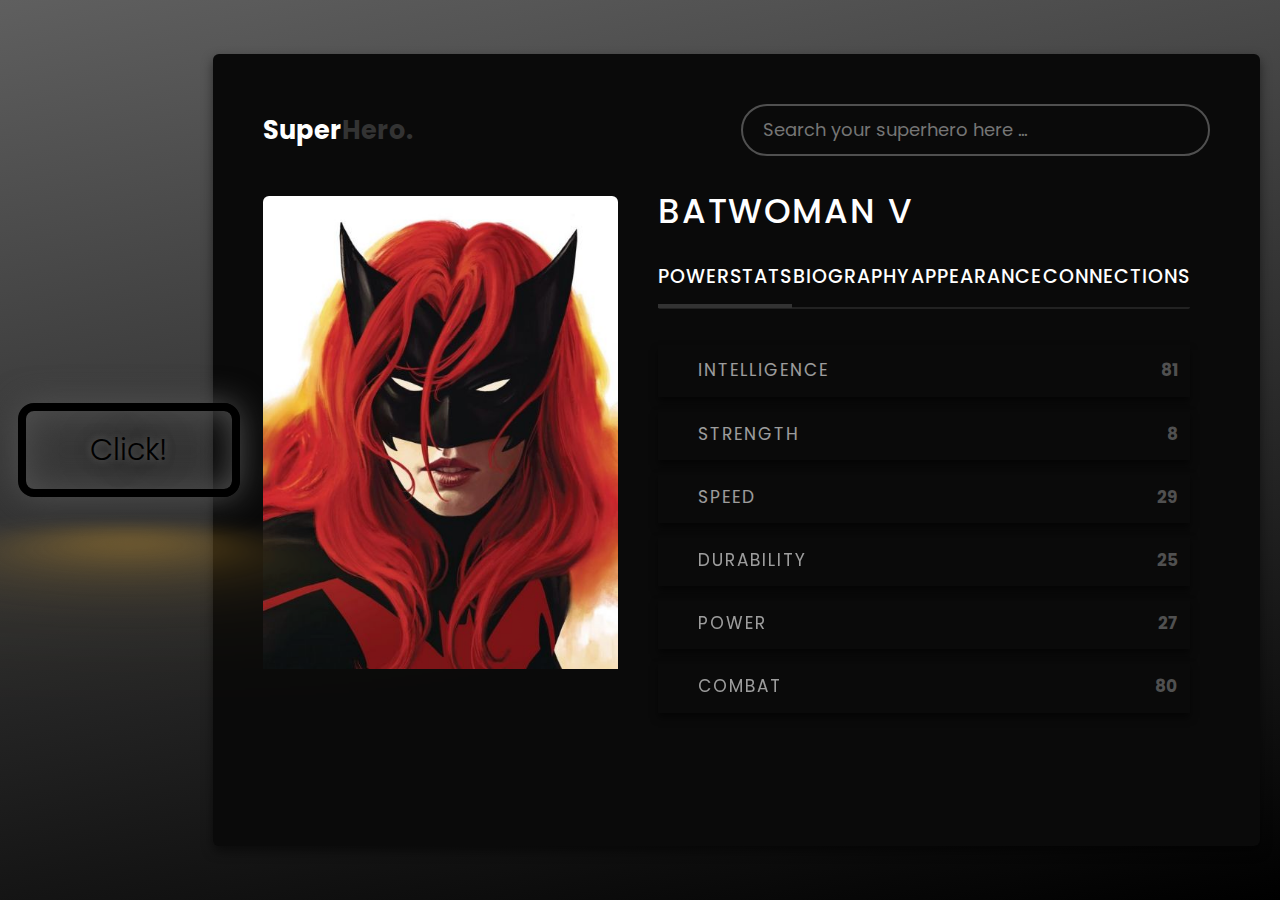
==== commit f3035fc0: "em andamento" ====
--- a/index.html
+++ b/index.html
@@ -7,81 +7,14 @@
     <meta name="viewport" content="width=device-width, initial-scale=1.0">
     <title>WebSite | API</title>
     <link rel="stylesheet" href="css/main.css">
-    <link rel="stylesheet" href="https://cdnjs.cloudflare.com/ajax/libs/font-awesome/6.1.1/css/all.min.css" integrity="sha512-KfkfwYDsLkIlwQp6LFnl8zNdLGxu9YAA1QvwINks4PhcElQSvqcyVLLD9aMhXd13uQjoXtEKNosOWaZqXgel0g==" crossorigin="anonymous" referrerpolicy="no-referrer"
-    />
+    <link rel="stylesheet" href="https://cdnjs.cloudflare.com/ajax/libs/font-awesome/6.1.1/css/all.min.css"
+        integrity="sha512-KfkfwYDsLkIlwQp6LFnl8zNdLGxu9YAA1QvwINks4PhcElQSvqcyVLLD9aMhXd13uQjoXtEKNosOWaZqXgel0g=="
+        crossorigin="anonymous" referrerpolicy="no-referrer" />
+    <link rel="stylesheet" href="./oi.scss">
 </head>
 
 <body>
-
-    <!-- Card: City -->
-    <section class="card-section">
-        <div class="card">
-            <div class="flip-card">
-                <div class="flip-card__container">
-                    <div class="card-front">
-                        <div class="card-front__tp card-front__tp--city">
-                            <svg version="1.1" id="Layer_1" xmlns="http://www.w3.org/2000/svg" xmlns:xlink="http://www.w3.org/1999/xlink" x="0px" y="0px" viewBox="0 0 60 60" style="enable-background:new 0 0 60 60;" xml:space="preserve" class="card-front__icon">
-                       <g>
-                           <path d="M49.7,22c-1.1,0-2,0.9-2,2v32.2c0,1.1,0.9,2,2,2s2-0.9,2-2V24C51.7,22.9,50.8,22,49.7,22z"/>
-                           <path d="M13,29.5c1.1,0,2-0.9,2-2s-0.9-2-2-2H5.7v-3h20.8c1.1,0,2-0.9,2-2s-0.9-2-2-2H5.7v-3h20.8c1.1,0,2-0.9,2-2s-0.9-2-2-2H5.7
-                               V7.1h24.8v15.3c0,1.1,0.9,2,2,2s2-0.9,2-2V5.1c0-1.1-0.9-2-2-2H3.7c-1.1,0-2,0.9-2,2v51c0,1.1,0.9,2,2,2s2-0.9,2-2V36.5H13
-                               c1.1,0,2-0.9,2-2s-0.9-2-2-2H5.7v-3H13z"/>
-                           <path d="M58,11.9c0-0.1,0-0.1,0-0.2c0-0.1,0-0.1-0.1-0.2c0-0.1,0-0.1-0.1-0.2c0-0.1-0.1-0.1-0.1-0.2c0,0,0-0.1-0.1-0.1c0,0,0,0,0,0
-                               c0-0.1-0.1-0.1-0.1-0.2c0,0-0.1-0.1-0.1-0.1c0,0-0.1-0.1-0.1-0.1c-0.1,0-0.1-0.1-0.2-0.1c0,0-0.1-0.1-0.2-0.1
-                               c-0.1,0-0.1-0.1-0.2-0.1c-0.1,0-0.1,0-0.2-0.1c-0.1,0-0.1,0-0.2-0.1c0,0-0.1,0-0.1,0c-0.1,0-0.2,0-0.2,0c0,0,0,0,0,0
-                               c0,0-0.1,0-0.1,0c-0.1,0-0.2,0-0.2,0c-0.1,0-0.1,0-0.2,0c-0.1,0-0.1,0-0.2,0.1c-0.1,0-0.1,0.1-0.2,0.1c0,0-0.1,0-0.1,0.1l-12.6,7.8
-                               c0,0,0,0,0,0c-0.1,0-0.1,0.1-0.2,0.1c0,0-0.1,0.1-0.1,0.1c0,0-0.1,0.1-0.1,0.1c0,0-0.1,0.1-0.1,0.2c0,0.1-0.1,0.1-0.1,0.2
-                               c0,0.1-0.1,0.1-0.1,0.2c0,0.1,0,0.1-0.1,0.2c0,0.1,0,0.1-0.1,0.2c0,0.1,0,0.1,0,0.2c0,0.1,0,0.1,0,0.2c0,0,0,0,0,0v5.4H22.1
-                               c-1.1,0-2,0.9-2,2v28.9c0,1.1,0.9,2,2,2s2-0.9,2-2V29.3h17.3v26.9c0,1.1,0.9,2,2,2s2-0.9,2-2V21l8.6-5.3v40.5c0,1.1,0.9,2,2,2
-                               s2-0.9,2-2V12.1C58,12,58,12,58,11.9z"/>
-                           <path d="M28,31L28,31c-1.1,0-2,0.9-2,2s0.9,2,2,2s2-0.9,2-2S29.1,31,28,31z"/>
-                           <path d="M33.5,31L33.5,31c-1.1,0-2,0.9-2,2s0.9,2,2,2c1.1,0,2-0.9,2-2S34.6,31,33.5,31z"/>
-                           <path d="M28,36L28,36c-1.1,0-2,0.9-2,2s0.9,2,2,2s2-0.9,2-2S29.1,36,28,36z"/>
-                           <path d="M33.5,36L33.5,36c-1.1,0-2,0.9-2,2s0.9,2,2,2c1.1,0,2-0.9,2-2S34.6,36,33.5,36z"/>
-                       </g>
-                       </svg>
-
-                            <h2 class="card-front__heading">
-                                City break
-                            </h2>
-                            <p class="card-front__text-price">
-                                From £29
-                            </p>
-                        </div>
-
-                        <div class="card-front__bt">
-                            <p class="card-front__text-view card-front__text-view--city">
-                                View me
-                            </p>
-                        </div>
-                    </div>
-                    <div class="card-back">
-                        <video class="video__container" autoplay muted loop>
-                            <source class="video__media" src="https://player.vimeo.com/external/370331493.sd.mp4?s=e90dcaba73c19e0e36f03406b47bbd6992dd6c1c&profile_id=139&oauth2_token_id=57447761" type="video/mp4">
-                        </video>
-                    </div>
-                </div>
-            </div>
-
-            <div class="inside-page">
-                <div class="inside-page__container">
-                    <h3 class="inside-page__heading inside-page__heading--city">
-                        For urban lovers
-                    </h3>
-                    <p class="inside-page__text">
-                        As cities never sleep!
-                    </p>
-
-                    <div class="button">
-                        <button id="myButton">Click me!</button>
-                    </div>
-                </div>
-            </div>
-        </div>
-    </section>
-
-
-
+    <button id="myButton" class="btn11">Click!</button>
 
 
     <div class="main-wrapper">
@@ -92,7 +25,7 @@
                 <form class="app-header-search">
                     <input type="text" class="form-control" placeholder="Search your superhero here ..." name="search">
                     <button type="submit" class="search-btn">
-                        <i class = "fas fa-search"></i>
+                        <i class="fas fa-search"></i>
                     </button>
                     <div class="search-list" id="search-list">
                         <!-- <div class = "search-list-item">
@@ -108,12 +41,13 @@
                 <div class="app-body-content">
                     <!-- app body thumbnail -->
                     <div class="app-body-content-thumbnail">
-                        <!--  <img src = "images/thumbnail-batman.jpg">  -->
+                        <img src="images/10234.jpg">
                     </div>
                     <!-- end of app body thumbnail -->
 
                     <div class="app-body-content-list">
-                        <div class="name">Batman</div>
+                        <div class="name">BATWOMAN V
+                        </div>
 
                         <!-- tabs head -->
                         <div class="app-body-tabs-head">
@@ -141,42 +75,42 @@
                                         <i class="fa-solid fa-shield-halved"></i>
                                         <span>intelligence</span>
                                     </div>
-                                    <span>100</span>
+                                    <span>81</span>
                                 </li>
                                 <li>
                                     <div>
                                         <i class="fa-solid fa-shield-halved"></i>
                                         <span>strength</span>
                                     </div>
-                                    <span>26</span>
+                                    <span>8</span>
                                 </li>
                                 <li>
                                     <div>
                                         <i class="fa-solid fa-shield-halved"></i>
                                         <span>speed</span>
                                     </div>
+                                    <span>29</span>
+                                </li>
+                                <li>
+                                    <div>
+                                        <i class="fa-solid fa-shield-halved"></i>
+                                        <span>durability</span>
+                                    </div>
+                                    <span>25</span>
+                                </li>
+                                <li>
+                                    <div>
+                                        <i class="fa-solid fa-shield-halved"></i>
+                                        <span>power</span>
+                                    </div>
                                     <span>27</span>
                                 </li>
                                 <li>
                                     <div>
                                         <i class="fa-solid fa-shield-halved"></i>
-                                        <span>durability</span>
-                                    </div>
-                                    <span>50</span>
-                                </li>
-                                <li>
-                                    <div>
-                                        <i class="fa-solid fa-shield-halved"></i>
-                                        <span>power</span>
-                                    </div>
-                                    <span>47</span>
-                                </li>
-                                <li>
-                                    <div>
-                                        <i class="fa-solid fa-shield-halved"></i>
                                         <span>combat</span>
                                     </div>
-                                    <span>100</span>
+                                    <span>80</span>
                                 </li>
                             </ul>
                             <!-- end of powerstats tab -->
@@ -185,27 +119,27 @@
                             <ul class="tab-body-single biography">
                                 <li>
                                     <span>full name</span>
-                                    <span>terry mcginnis</span>
+                                    <span>Katherine Rebecca Kane</span>
                                 </li>
                                 <li>
                                     <span>alert-egos</span>
-                                    <span>no alter egos found.</span>
+                                    <span>No Alter Egos Found.</span>
                                 </li>
                                 <li>
                                     <span>aliases</span>
-                                    <span>Batman II, The Tomorrow Knight, Batman Beyond</span>
+                                    <span>-</span>
                                 </li>
                                 <li>
                                     <span>place-of-birth</span>
-                                    <span>Gothan City, 25th Century</span>
+                                    <span>-</span>
                                 </li>
                                 <li>
                                     <span>first-apperance</span>
-                                    <span>Batman Beyond #1</span>
+                                    <span>52 #7 (June, 2006)</span>
                                 </li>
                                 <li>
                                     <span>publisher</span>
-                                    <span>DC Comics</span>
+                                    <span> DC Comics</span>
                                 </li>
                             </ul>
                             <!-- end of biography tab -->
@@ -214,39 +148,39 @@
                             <ul class="tab-body-single appearance">
                                 <li>
                                     <span>
-                                        <i class = "fas fa-star"></i> gender
-                                    </span>
-                                    <span>Male</span>
-                                </li>
-                                <li>
-                                    <span>
-                                        <i class = "fas fa-star"></i> race
-                                    </span>
-                                    <span>human</span>
-                                </li>
-                                <li>
-                                    <span>
-                                        <i class = "fas fa-star"></i> height
-                                    </span>
-                                    <span>5' 10''</span>
-                                </li>
-                                <li>
-                                    <span>
-                                        <i class = "fas fa-star"></i> weight
-                                    </span>
-                                    <span>170 lb</span>
-                                </li>
-                                <li>
-                                    <span>
-                                        <i class = "fas fa-star"></i> eye-color
-                                    </span>
-                                    <span>blue</span>
-                                </li>
-                                <li>
-                                    <span>
-                                        <i class = "fas fa-star"></i> hair-color
-                                    </span>
-                                    <span>black</span>
+                                        <i class="fas fa-star"></i> gender
+                                    </span>
+                                    <span>Female</span>
+                                </li>
+                                <li>
+                                    <span>
+                                        <i class="fas fa-star"></i> race
+                                    </span>
+                                    <span>Human</span>
+                                </li>
+                                <li>
+                                    <span>
+                                        <i class="fas fa-star"></i> height
+                                    </span>
+                                    <span>5'10</span>
+                                </li>
+                                <li>
+                                    <span>
+                                        <i class="fas fa-star"></i> weight
+                                    </span>
+                                    <span>- Lb</span>
+                                </li>
+                                <li>
+                                    <span>
+                                        <i class="fas fa-star"></i> eye-color
+                                    </span>
+                                    <span>Green</span>
+                                </li>
+                                <li>
+                                    <span>
+                                        <i class="fas fa-star"></i> hair-color
+                                    </span>
+                                    <span>Red</span>
                                 </li>
                             </ul>
                             <!-- end of appearance -->
@@ -255,11 +189,13 @@
                             <ul class="tab-body-single connections">
                                 <li>
                                     <span>group--affiliation</span>
-                                    <span>Batman Family, Justice League Unlimited</span>
+                                    <span>Batman Family (unofficially), D.E.O, Unknowns</span>
                                 </li>
                                 <li>
                                     <span>relatives</span>
-                                    <span>Bruce Wayne (biological father), Warren McGinnis (father, deceased), Mary McGinnis (mother), Matt McGinnis (brother)</span>
+                                    <span>Jacob Kane (father), Gabi Kane (mother; deceased), Beth Kane (twin sister),
+                                        Mary Elizabeth "Bette" Kane (cousin), Catherine Hamilton-Kane (stepmother),
+                                        Philip Kane (uncle), Kane Family</span>
                                 </li>
                             </ul>
                             <!-- end of connections -->
--- a/css/main.css
+++ b/css/main.css
@@ -1,11 +1,12 @@
 @import url('https://fonts.googleapis.com/css2?family=Poppins:ital,wght@0,200;0,300;0,400;0,500;0,600;0,700;0,800;0,900;1,200;1,400;1,500;1,600;1,700;1,800&display=swap');
+
 :root {
     --poppins-font: 'Poppins', sans-serif;
     --dark-color: #0a0a0a;
-    --red-color: #f64445;
+    --red-color: #333333;
     --light-color: #fff;
     --grey-color: #505050;
-    --yellow-color: #f2c10e;
+    --yellow-color: #505050;
 }
 
 * {
@@ -23,9 +24,9 @@
     font-size: 1.7rem;
     min-height: 100vh;
     background: var(--red-color);
-    /* background: -o-linear-gradient(281deg, #444444 0%, #000000 100%);
-    background: linear-gradient(169deg, #5f5f5f 0%, #000000 100%); */
-    background-image: linear-gradient( 290deg, hsl(0deg 0% 40%) 0%, hsl(344deg 0% 38%) 2%, hsl(344deg 0% 36%) 5%, hsl(344deg 0% 34%) 8%, hsl(344deg 0% 32%) 11%, hsl(344deg 0% 31%) 14%, hsl(344deg 0% 29%) 18%, hsl(344deg 0% 27%) 21%, hsl(344deg 0% 25%) 26%, hsl(344deg 0% 23%) 30%, hsl(344deg 0% 21%) 35%, hsl(344deg 0% 20%) 41%, hsl(344deg 0% 18%) 47%, hsl(344deg 0% 16%) 53%, hsl(344deg 0% 14%) 60%, hsl(344deg 0% 13%) 67%, hsl(344deg 0% 11%) 74%, hsl(343deg 0% 9%) 80%, hsl(343deg 0% 8%) 86%, hsl(343deg 0% 6%) 91%, hsl(343deg 0% 3%) 96%, hsl(0deg 0% 0%) 100%);
+    background: -o-linear-gradient(281deg, #444444 0%, #000000 100%);
+    background: linear-gradient(169deg, #5f5f5f 0%, #000000 100%);
+    /* background-image: linear-gradient(290deg, hsl(0deg 0% 40%) 0%, hsl(344deg 0% 38%) 2%, hsl(344deg 0% 36%) 5%, hsl(344deg 0% 34%) 8%, hsl(344deg 0% 32%) 11%, hsl(344deg 0% 31%) 14%, hsl(344deg 0% 29%) 18%, hsl(344deg 0% 27%) 21%, hsl(344deg 0% 25%) 26%, hsl(344deg 0% 23%) 30%, hsl(344deg 0% 21%) 35%, hsl(344deg 0% 20%) 41%, hsl(344deg 0% 18%) 47%, hsl(344deg 0% 16%) 53%, hsl(344deg 0% 14%) 60%, hsl(344deg 0% 13%) 67%, hsl(344deg 0% 11%) 74%, hsl(343deg 0% 9%) 80%, hsl(343deg 0% 8%) 86%, hsl(343deg 0% 6%) 91%, hsl(343deg 0% 3%) 96%, hsl(0deg 0% 0%) 100%); */
     line-height: 1.6;
     font-family: var(--poppins-font);
     display: -webkit-box;
@@ -71,6 +72,8 @@
     color: #fff;
     -webkit-box-shadow: 0px 5px 11px 0px rgba(0, 0, 0, 0.5);
     box-shadow: 0px 5px 11px 0px rgba(0, 0, 0, 0.5);
+    /* border-radius: 10vh; */
+    margin-left: -3vh;
 }
 
 .app-header {
@@ -198,6 +201,8 @@
     margin: 2.4rem 0;
 }
 
+
+
 .tab-head-single {
     text-transform: uppercase;
     letter-spacing: 1px;
@@ -213,6 +218,8 @@
 
 .tab-head-single:hover {
     opacity: 0.9;
+    transform: scale(0.95);
+    color: var(--yellow-color);
 }
 
 .tab-head-single.active-tab::after {
@@ -400,325 +407,118 @@
     letter-spacing: 1px;
     line-height: 1.9;
 }
-
-
-/* CSS reset */
-
-*,
-*::after,
-*::before {
-    box-sizing: inherit;
-    margin: 0;
-    padding: 0;
-}
-
-html {
-    font-size: 62.5%;
-}
-
-body {
-    box-sizing: border-box;
-    font-family: 'Open Sans', sans-serif;
+  
+  .button2 {
+    background: #2B2D2F;
+    height: 80px;
+    width: 200px;
+    text-align: center;
+    position: absolute;
+    top: 50%;
+    transform: translateY(-50%);
+    left: 0;
+    right: 0;
+    margin: 0 auto;
+    cursor: pointer;
+    border-radius: 4px;
+  }
+  
+  .text {
+    font: bold 1.25rem/1 poppins;
+    color: #71DFBE;
+    position: absolute;
+    top: 50%;
+    transform: translateY(-52%);
+    left: 0;
+    right: 0;
+  }
+  
+  .progress-bar {
+    position: absolute;
+    height: 10px;
+    width: 0;
+    right: 0;
+    top: 50%;
+    left: 50%;
+    border-radius: 200px;
+    transform: translateY(-50%) translateX(-50%);
+    background: lighten(#2B2D2F, 15%);
+  }
+  
+  svg1 {
+    width: 30px;
+    position: absolute;
+    top: 50%;
+    transform: translateY(-50%) translateX(-50%);
+    left: 50%;
+    right: 0;
+  }
+  
+  .check1 {
+    fill: none;
+    stroke: #FFFFFF;
+    stroke-width: 3;
+    stroke-linecap: round;
+    stroke-linejoin: round;
+  }
+
+
+  .btn11 {
+    font-size: 30px;
+    font-weight: 300;
+    text-decoration: none;
+    display: inline-block;
+    color: #000000;
+    padding: 16px 64px;
+    border:  #000000 8px solid;
+    border-radius: 16px;
+    box-shadow: inset 0 0 32px 0  var(--yellow-color), 0 0 32px 0  var(--yellow-color);
+    text-shadow: 0 0 8px hsl(0 0% 100% / 0.3), 0 0 32px;
     position: relative;
-}
-
-
-/* Typography =======================*/
-
-
-/* Headings */
-
-
-/* Main heading for card's front cover */
-
-.card-front__heading {
-    font-size: 1.5rem;
-    margin-top: .25rem;
-}
-
-
-/* Main heading for inside page */
-
-.inside-page__heading {
-    padding-bottom: 1rem;
+    margin-left: 2vh;
+    /* transform: translate(15vh, 0vh) */
+}
+
+
+/* Reflexo do botão */
+
+.btn11::before {
+    content: "";
+    position: absolute;
+    top: 120%;
+    left: 0;
+    background: #eead2d;
     width: 100%;
-}
-
-
-/* Mixed */
-
-
-/* For both inside page's main heading and 'view me' text on card front cover */
-
-.inside-page__heading,
-.card-front__text-view {
-    font-size: 1.3rem;
-    font-weight: 800;
-    margin-top: .2rem;
-}
-
-.inside-page__heading--city,
-.card-front__text-view--city {
-    color: #ff62b2;
-}
-
-.inside-page__heading--ski,
-.card-front__text-view--ski {
-    color: #2aaac1;
-}
-
-.inside-page__heading--beach,
-.card-front__text-view--beach {
-    color: #fa7f67;
-}
-
-.inside-page__heading--camping,
-.card-front__text-view--camping {
-    color: #00b97c;
-}
-
-
-/* Front cover */
-
-.card-front__tp {
-    color: #fafbfa;
-}
-
-
-/* For pricing text on card front cover */
-
-.card-front__text-price {
-    font-size: 1.2rem;
-    margin-top: -.2rem;
-}
-
-
-/* Back cover */
-
-
-/* For inside page's body text */
-
-.inside-page__text {
-    color: #333;
-}
-
-
-/* Icons ===========================================*/
-
-.card-front__icon {
-    fill: #fafbfa;
-    font-size: 3vw;
-    height: 3.25rem;
-    margin-top: -.5rem;
-    width: 3.25rem;
-}
-
-
-/* Layout Structure=========================================*/
-
-.main {
-    background: linear-gradient( to bottom right, #eee8dd, #e3d9c6);
-    display: flex;
-    flex-direction: column;
-    justify-content: center;
-    height: 100vh;
-    width: 100%;
-}
-
-
-/* Container to hold all cards in one place */
-
-.card-area {
-    align-items: center;
-    display: flex;
-    flex-wrap: nowrap;
     height: 100%;
-    justify-content: space-evenly;
-    padding: 1rem;
-}
-
-
-/* Card ============================================*/
-
-
-/* Area to hold an individual card */
-
-.card-section {
-    align-items: center;
-    display: flex;
-    height: 100%;
-    justify-content: center;
-    /* width: -100%; */
-    transform: translate(5VH, 0VH);
-}
-
-
-/* A container to hold the flip card and the inside page */
-
-.card {
-    background-color: rgba(0, 0, 0, .05);
-    box-shadow: -.1rem 1.7rem 6.6rem -3.2rem rgba(0, 0, 0, 0.5);
-    height: 15rem;
-    position: relative;
-    transition: all 1s ease;
-    width: 15rem;
-}
-
-
-/* Flip card - covering both the front and inside front page */
-
-
-/* An outer container to hold the flip card. This excludes the inside page */
-
-.flip-card {
-    height: 15rem;
-    perspective: 100rem;
-    position: absolute;
+    transform: perspective(64px) rotateX(40deg) scale(1, 0.35);
+    filter: blur(64px);
+    opacity: 0.7;
+    pointer-events: none;
+}
+
+.btn11::after {
+    content: "";
+    position: absolute;
+    top: 0;
+    bottom: 0;
+    left: 0;
     right: 0;
-    transition: all 1s ease;
-    visibility: hidden;
-    width: 15rem;
-    z-index: 100;
-}
-
-
-/* The outer container's visibility is set to hidden. This is to make everything within the container NOT set to hidden  */
-
-
-/* This is done so content in the inside page can be selected */
-
-.flip-card>* {
-    visibility: visible;
-}
-
-
-/* An inner container to hold the flip card. This excludes the inside page */
-
-.flip-card__container {
-    height: 100%;
-    position: absolute;
-    right: 0;
-    transform-origin: left;
-    transform-style: preserve-3d;
-    transition: all 1s ease;
-    width: 100%;
-}
-
-.card-front,
-.card-back {
-    backface-visibility: hidden;
-    height: 100%;
-    left: 0;
-    position: absolute;
-    top: 0;
-    width: 100%;
-}
-
-
-/* Styling for the front side of the flip card */
-
-
-/* container for the front side */
-
-.card-front {
-    background-color: #fafbfa;
-    height: 15rem;
-    width: 15rem;
-}
-
-
-/* Front side's top section */
-
-.card-front__tp {
-    align-items: center;
-    clip-path: polygon(0 0, 100% 0, 100% 90%, 57% 90%, 50% 100%, 43% 90%, 0 90%);
-    display: flex;
-    flex-direction: column;
-    height: 12rem;
-    justify-content: center;
-    padding: .75rem;
-}
-
-.card-front__tp--city {
-    background: linear-gradient( to bottom, #ff73b9, #ff40a1);
-}
-
-.card-front__tp--ski {
-    background: linear-gradient( to bottom, #47c2d7, #279eb2);
-}
-
-.card-front__tp--beach {
-    background: linear-gradient( to bottom, #fb9b88, #f86647);
-}
-
-.card-front__tp--camping {
-    background: linear-gradient( to bottom, #00db93, #00b97d);
-}
-
-
-/* Front card's bottom section */
-
-.card-front__bt {
-    align-items: center;
-    display: flex;
-    justify-content: center;
-}
-
-
-/* Styling for the back side of the flip card */
-
-.card-back {
-    background-color: #fafbfa;
-    transform: rotateY(180deg);
-}
-
-
-/* Specifically targeting the <video> element */
-
-.video__container {
-    clip-path: polygon(0% 0%, 100% 0%, 90% 50%, 100% 100%, 0% 100%);
-    height: auto;
-    min-height: 100%;
-    object-fit: cover;
-    width: 100%;
-}
-
-
-/* Inside page */
-
-.inside-page {
-    background-color: #fafbfa;
-    box-shadow: inset 20rem 0px 5rem -2.5rem rgba(0, 0, 0, 0.25);
-    height: 100%;
-    padding: 1rem;
-    position: absolute;
-    right: 0;
-    transition: all 1s ease;
-    width: 15rem;
-    z-index: 1;
-}
-
-.inside-page__container {
-    align-items: center;
-    display: flex;
-    flex-direction: column;
-    height: 100%;
-    text-align: center;
-    width: 100%;
-}
-
-.card:hover {
-    box-shadow: -.1rem 1.7rem 6.6rem -3.2rem rgba(0, 0, 0, 0.75);
-    width: 30rem;
-}
-
-.card:hover .flip-card__container {
-    transform: rotateY(-180deg);
-}
-
-.card:hover .inside-page {
-    box-shadow: inset 1rem 0px 5rem -2.5rem rgba(0, 0, 0, 0.1);
-}
+    box-shadow: 0 0 128px 32px #eead2d;
+    opacity: 0;
+    background-color: #eead2d;
+    z-index: -1;
+    transition: opacity 100ms linear;
+}
+
+.btn11:hover::before,
+.btn11:hover::after {
+    opacity: 1;
+}
+
+.btn11:hover {
+    color: #31202b;
+}
+
 
 @media screen and (max-width: 1200px) {
     .app-body-content {
@@ -727,8 +527,12 @@
         -ms-flex-align: center;
         align-items: center;
     }
+
     .tab-head-single {
         margin: 1.5rem 0;
+    }
+    .btn11{
+        display: none;
     }
 }
 
@@ -737,6 +541,7 @@
         text-align: center;
         margin-top: 1.8rem;
     }
+
     .app-body-content {
         grid-template-columns: 1fr;
         row-gap: 4rem;
@@ -744,10 +549,12 @@
         margin-right: auto;
         margin-left: auto;
     }
+
     .app-body-content-thumbnail {
-        max-width: 400px;
+        max-width: 500px;
         margin: 0 auto;
     }
+    
 }
 
 @media screen and (max-width: 992px) {
@@ -757,6 +564,7 @@
         -ms-flex-direction: column;
         flex-direction: column;
     }
+
     .app-header-search {
         margin-top: 2.8rem;
     }
@@ -769,18 +577,22 @@
         -ms-flex-direction: column;
         flex-direction: column;
     }
+
     .app-header-search {
         display: -webkit-box;
         display: -ms-flexbox;
         display: flex;
     }
+
     .app-header-search .form-control {
         min-width: auto;
         color: #fff;
     }
+
     .app-header-search .search-btn {
         padding-left: 2rem;
     }
+
     .app-body-tabs-body {
         margin-right: 3rem;
     }
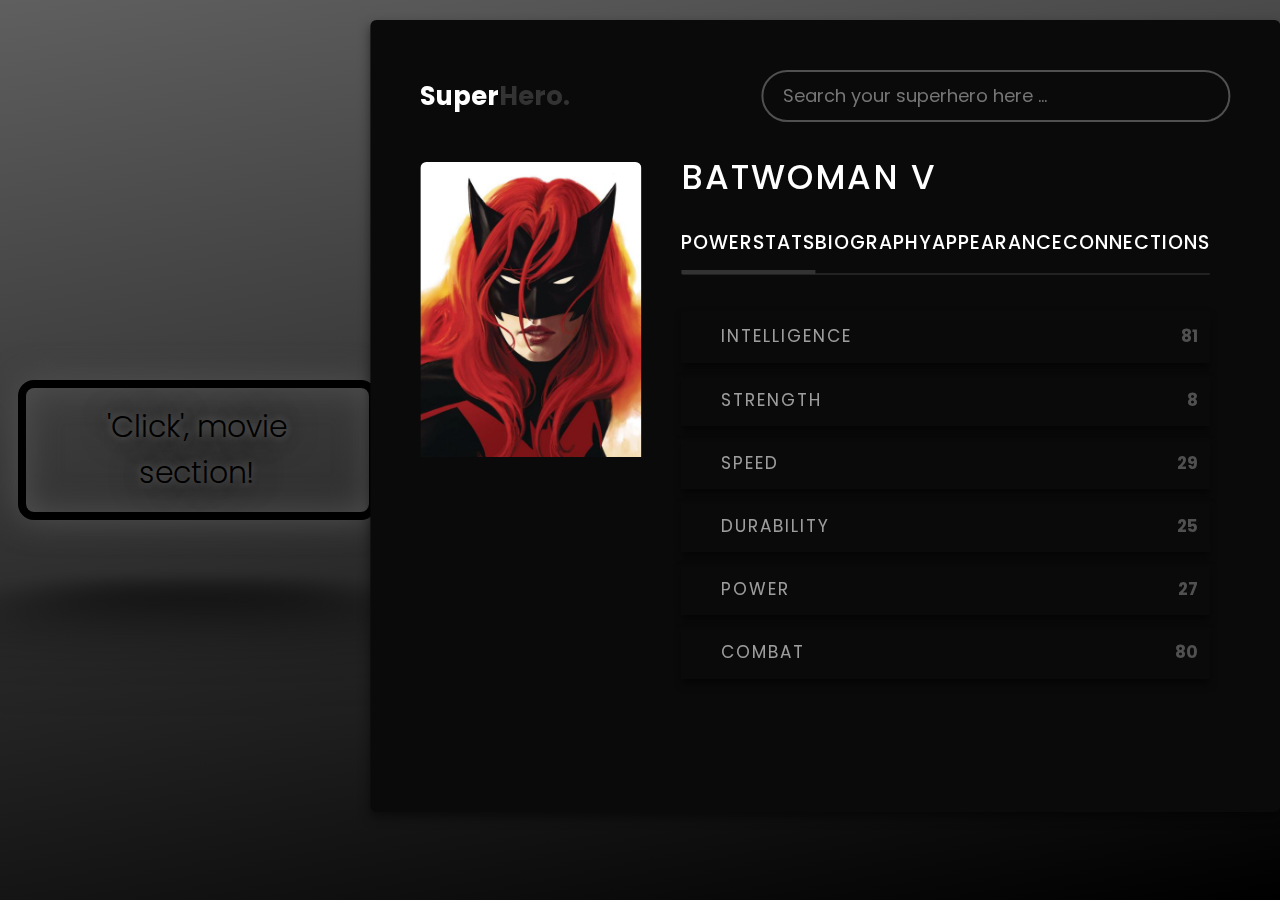
==== commit 2e2e54fc: "finish" ====
--- a/index.html
+++ b/index.html
@@ -14,7 +14,7 @@
 </head>
 
 <body>
-    <button id="myButton" class="btn11">Click!</button>
+    <button id="myButton" class="btn11">'Click', movie section!</button>
 
 
     <div class="main-wrapper">
--- a/css/main.css
+++ b/css/main.css
@@ -74,6 +74,7 @@
     box-shadow: 0px 5px 11px 0px rgba(0, 0, 0, 0.5);
     /* border-radius: 10vh; */
     margin-left: -3vh;
+    transform: translate(1.2em, -2em);
 }
 
 .app-header {
@@ -477,6 +478,7 @@
     position: relative;
     margin-left: 2vh;
     /* transform: translate(15vh, 0vh) */
+
 }
 
 
@@ -487,7 +489,7 @@
     position: absolute;
     top: 120%;
     left: 0;
-    background: #eead2d;
+    background: #000000;
     width: 100%;
     height: 100%;
     transform: perspective(64px) rotateX(40deg) scale(1, 0.35);
@@ -503,9 +505,9 @@
     bottom: 0;
     left: 0;
     right: 0;
-    box-shadow: 0 0 128px 32px #eead2d;
+    box-shadow: 0 0 128px 32px #000000;
     opacity: 0;
-    background-color: #eead2d;
+    background-color: #000000;
     z-index: -1;
     transition: opacity 100ms linear;
 }
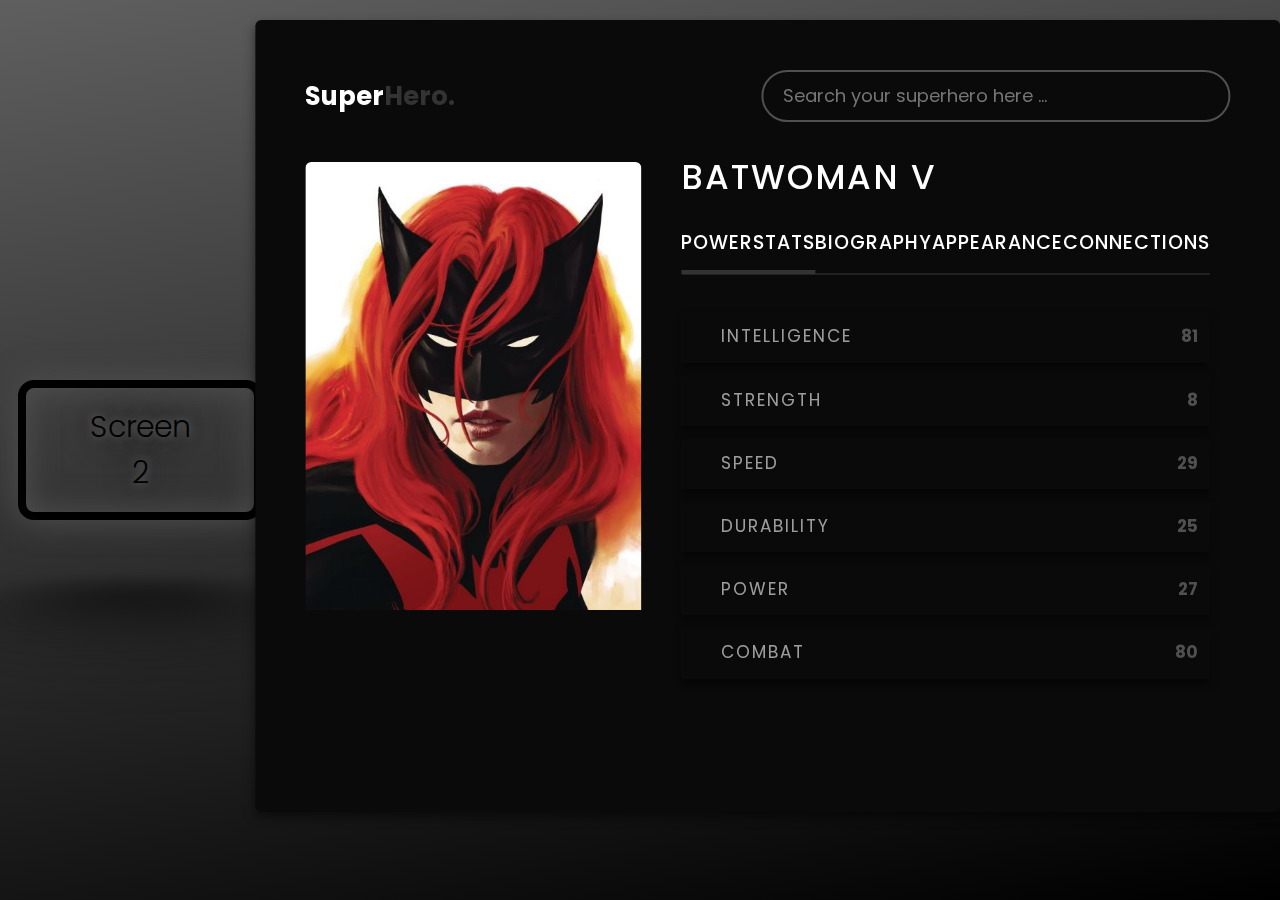
==== commit c8b4f52f: "entrega" ====
--- a/index.html
+++ b/index.html
@@ -14,7 +14,7 @@
 </head>
 
 <body>
-    <button id="myButton" class="btn11">'Click', movie section!</button>
+    <button id="myButton" class="btn11">Screen 2</button>
 
 
     <div class="main-wrapper">
--- a/css/main.css
+++ b/css/main.css
@@ -507,7 +507,7 @@
     right: 0;
     box-shadow: 0 0 128px 32px #000000;
     opacity: 0;
-    background-color: #000000;
+    background-color: #8B0000;
     z-index: -1;
     transition: opacity 100ms linear;
 }
